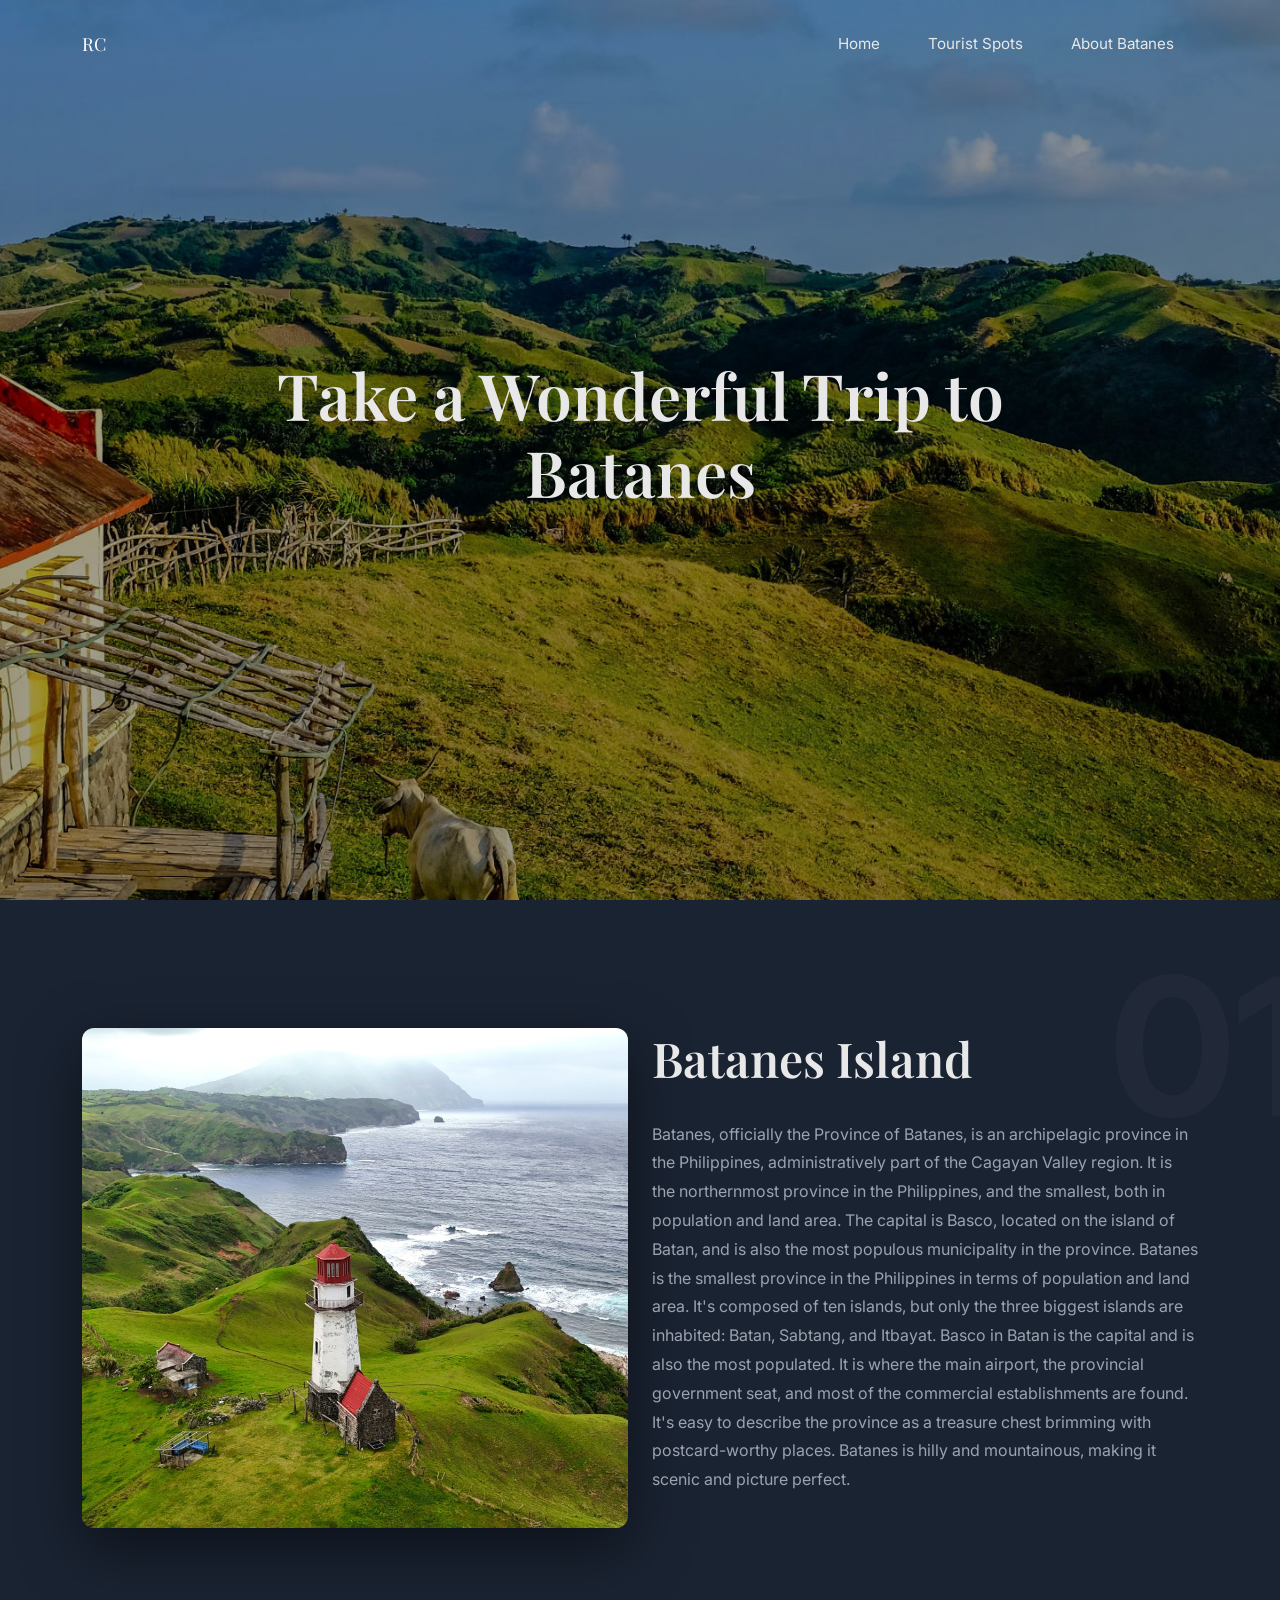
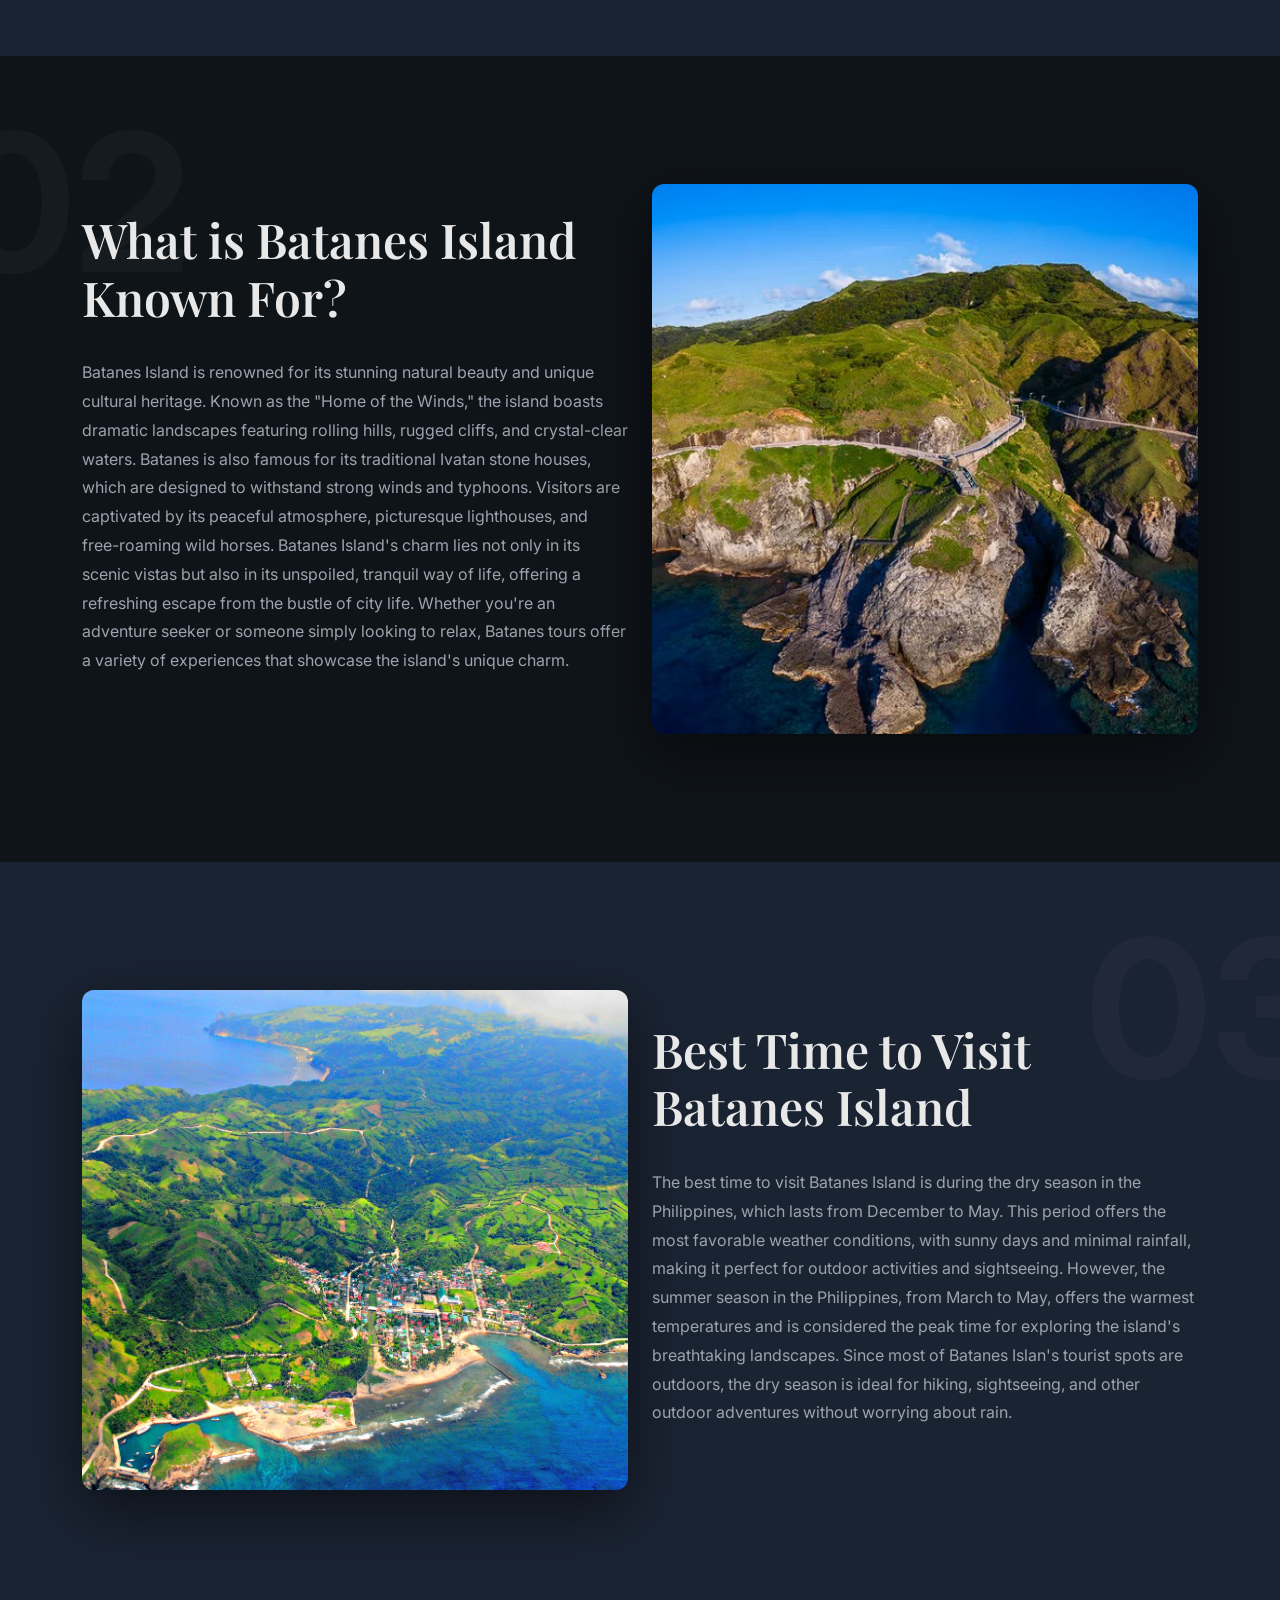
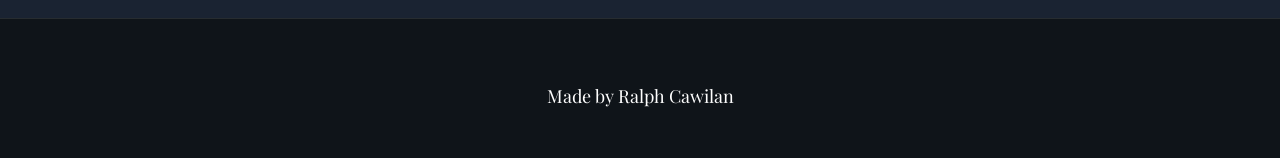
==== index.html @ bc45e692 "Added HTML file and css" ====
<!doctype html>
<html lang="en">

<head>
    <meta charset="utf-8">
    <meta name="viewport" content="width=device-width, initial-scale=1">
    <title>Batanes</title>
    <link href="https://cdn.jsdelivr.net/npm/bootstrap@5.3.8/dist/css/bootstrap.min.css" rel="stylesheet"
        integrity="sha384-sRIl4kxILFvY47J16cr9ZwB07vP4J8+LH7qKQnuqkuIAvNWLzeN8tE5YBujZqJLB" crossorigin="anonymous">
    <link rel="stylesheet" href="style.css">
</head>

<body>
    <nav class="navbar navbar-expand-lg">
        <div class="container">
            <a class="navbar-brand" href="#">
                <svg width="120" height="30" viewBox="0 0 120 30">
                    <text x="0" y="20" fill="white" font-family="Playfair Display" font-size="18">RC</text>
                </svg>
            </a>
            <button class="navbar-toggler" type="button" data-bs-toggle="collapse" data-bs-target="#navbarNav">
                <span class="navbar-toggler-icon"></span>
            </button>
            <div class="collapse navbar-collapse justify-content-end" id="navbarNav">
                <ul class="navbar-nav">
                    <li class="nav-item"><a class="nav-link" href="#home">Home</a></li>
                    <li class="nav-item"><a class="nav-link" href="#tourist-spots">Tourist Spots</a></li>
                    <li class="nav-item"><a class="nav-link" href="#about">About Batanes</a></li>
                </ul>
            </div>
        </div>
    </nav>

    <section class="hero-section" id="home">
        <div class="hero-content">
            <h1 class="hero-title">Take a Wonderful Trip to Batanes</h1>
        </div>
    </section>

    <section class="content-section" id="about">
        <div class="container">
            <div class="row align-items-center">
                <div class="col-lg-6 order-lg-2">
                    <div class="section-number" style="top: 50px; right: -30px;">01</div>
                    <h2 class="section-title">Batanes Island</h2>
                    <p class="section-text">
                        Batanes, officially the Province of Batanes, is an archipelagic province in the Philippines,
                        administratively part of the Cagayan Valley region. It is the northernmost province in the
                        Philippines, and the smallest, both in population and land area. The capital is Basco, located
                        on the island of Batan, and is also the most populous municipality in the province.

                        Batanes is the smallest province in the Philippines in terms of population and land area. It's
                        composed of ten islands, but only the three biggest islands are inhabited: Batan, Sabtang, and
                        Itbayat. Basco in Batan is the capital and is also the most populated. It is where the main
                        airport, the provincial government seat, and most of the commercial establishments are found.
                        It's easy to describe the province as a treasure chest brimming with postcard-worthy places.
                        Batanes is hilly and mountainous, making it scenic and picture perfect.
                    </p>
                </div>
                <div class="col-lg-6 order-lg-1 mb-5 mb-lg-0">
                    <div class="image-card" style="height: 500px;">
                        <img src="images/Lighthouse.jpg" alt="Lighthouse">
                    </div>
                </div>
            </div>
        </div>
    </section>

    <section class="content-section" style="background-color: var(--darker-bg);" id="tours">
        <div class="container">
            <div class="row align-items-center">
                <div class="col-lg-6">
                    <div class="section-number" style="top: 50px; left: -50px;">02</div>
                    <h2 class="section-title">What is Batanes Island Known For?</h2>
                    <p class="section-text">
                        Batanes Island is renowned for its stunning natural beauty and unique cultural heritage. Known
                        as the "Home of the Winds," the island boasts dramatic landscapes featuring rolling hills,
                        rugged cliffs, and crystal-clear waters. Batanes is also famous for its traditional Ivatan stone
                        houses, which are designed to withstand strong winds and typhoons.

                        Visitors are captivated by its peaceful atmosphere, picturesque lighthouses, and free-roaming
                        wild horses. Batanes Island's charm lies not only in its scenic vistas but also in its
                        unspoiled, tranquil way of life, offering a refreshing escape from the bustle of city life.

                        Whether you're an adventure seeker or someone simply looking to relax, Batanes tours offer a
                        variety of experiences that showcase the island's unique charm.
                    </p>
                </div>
                <div class="col-lg-6 mb-5 mb-lg-0">
                    <div class="image-card" style="height: 550px;">
                        <img src="images/Batanes.jpg" alt="Batanes">
                    </div>
                </div>
            </div>
        </div>
    </section>

    <section class="content-section" id="blog">
        <div class="container">
            <div class="row align-items-center">
                <div class="col-lg-6 order-lg-2">
                    <div class="section-number" style="top: 50px; right: -50px;">03</div>
                    <h2 class="section-title">Best Time to Visit Batanes Island</h2>
                    <p class="section-text">
                        The best time to visit Batanes Island is during the dry season in the Philippines, which lasts
                        from December to May. This period offers the most favorable weather conditions, with sunny days
                        and minimal rainfall, making it perfect for outdoor activities and sightseeing.

                        However, the summer season in the Philippines, from March to May, offers the warmest
                        temperatures and is considered the peak time for exploring the island's breathtaking landscapes.

                        Since most of Batanes Islan's tourist spots are outdoors, the dry season is ideal for hiking,
                        sightseeing, and other outdoor adventures without worrying about rain.
                    </p>
                </div>
                <div class="col-lg-6 order-lg-1 mb-5 mb-lg-0">
                    <div class="image-card" style="height: 500px;">
                        <img src="images/BatanesIsland.jpg" alt="BatanesIsland">
                    </div>
                </div>
            </div>
        </div>
    </section>

    <footer class="footer">
        <div class="container">
            <p class="footer-credit">Made by Ralph Cawilan</p>
        </div>
    </footer>

    <script src="https://cdn.jsdelivr.net/npm/bootstrap@5.3.8/dist/js/bootstrap.bundle.min.js"
        integrity="sha384-FKyoEForCGlyvwx9Hj09JcYn3nv7wiPVlz7YYwJrWVcXK/BmnVDxM+D2scQbITxI"
        crossorigin="anonymous"></script>
</body>

</html>
---- style.css ----
@import url('https://fonts.googleapis.com/css2?family=Playfair+Display:wght@400;600;700&family=Inter:wght@300;400;500&display=swap');

:root {
  --dark-bg: #1a2332;
  --darker-bg: #0f1419;
  --accent-gold: #d4af37;
  --text-light: #e8e8e8;
  --text-muted: #9ca3af;
}

* {
  margin: 0;
  padding: 0;
  box-sizing: border-box;
}

body {
  font-family: 'Inter', sans-serif;
  background-color: var(--darker-bg);
  color: var(--text-light);
  overflow-x: hidden;
}

h1, h2, h3, h4 {
  font-family: 'Playfair Display', serif;
}

.navbar {
  padding: 1.5rem 0;
  background-color: transparent;
  position: absolute;
  width: 100%;
  z-index: 1000;
}

.navbar-brand img {
  height: 40px;
  filter: brightness(0) invert(1);
}

.navbar-nav .nav-link {
  color: var(--text-light) !important;
  margin: 0 1rem;
  font-size: 0.95rem;
  transition: color 0.3s;
}

.navbar-nav .nav-link:hover {
  color: var(--accent-gold) !important;
}

.hero-section {
  position: relative;
  height: 100vh;
  background: linear-gradient(rgba(0,0,0,0.3), rgba(0,0,0,0.4)), 
              url('images/hero-bg.jpg') center/cover;
  display: flex;
  align-items: center;
  justify-content: center;
}

.hero-content {
  text-align: center;
  max-width: 800px;
  padding: 0 2rem;
}

.hero-title {
  font-size: 4rem;
  font-weight: 600;
  line-height: 1.2;
  margin-bottom: 2rem;
}

.content-section {
  padding: 8rem 0;
  background-color: var(--dark-bg);
  position: relative;
}

.section-number {
  font-size: 12rem;
  font-weight: 700;
  color: rgba(255,255,255,0.03);
  position: absolute;
  line-height: 1;
  z-index: 1;
}

.section-title {
  font-size: 3rem;
  font-weight: 600;
  margin-bottom: 2rem;
  position: relative;
  z-index: 2;
}

.section-text {
  color: var(--text-muted);
  line-height: 1.8;
  margin-bottom: 2rem;
}

.image-card {
  border-radius: 12px;
  overflow: hidden;
  box-shadow: 0 20px 60px rgba(0,0,0,0.5);
  transition: transform 0.3s;
}

.image-card:hover {
  transform: translateY(-10px);
}

.image-card img {
  width: 100%;
  height: 100%;
  object-fit: cover;
}

.footer {
  background-color: var(--darker-bg);
  padding: 4rem 0 2rem;
  border-top: 1px solid rgba(255,255,255,0.1);
  text-align: center;
}

.footer-credit {
  font-family: 'Playfair Display', serif;
  font-size: 18px;
  color: white;
  margin-bottom: 1rem;
}

@media (max-width: 768px) {
  .hero-title {
    font-size: 2.5rem;
  }
  
  .section-title {
    font-size: 2rem;
  }
  
  .section-number {
    font-size: 6rem;
  }
}
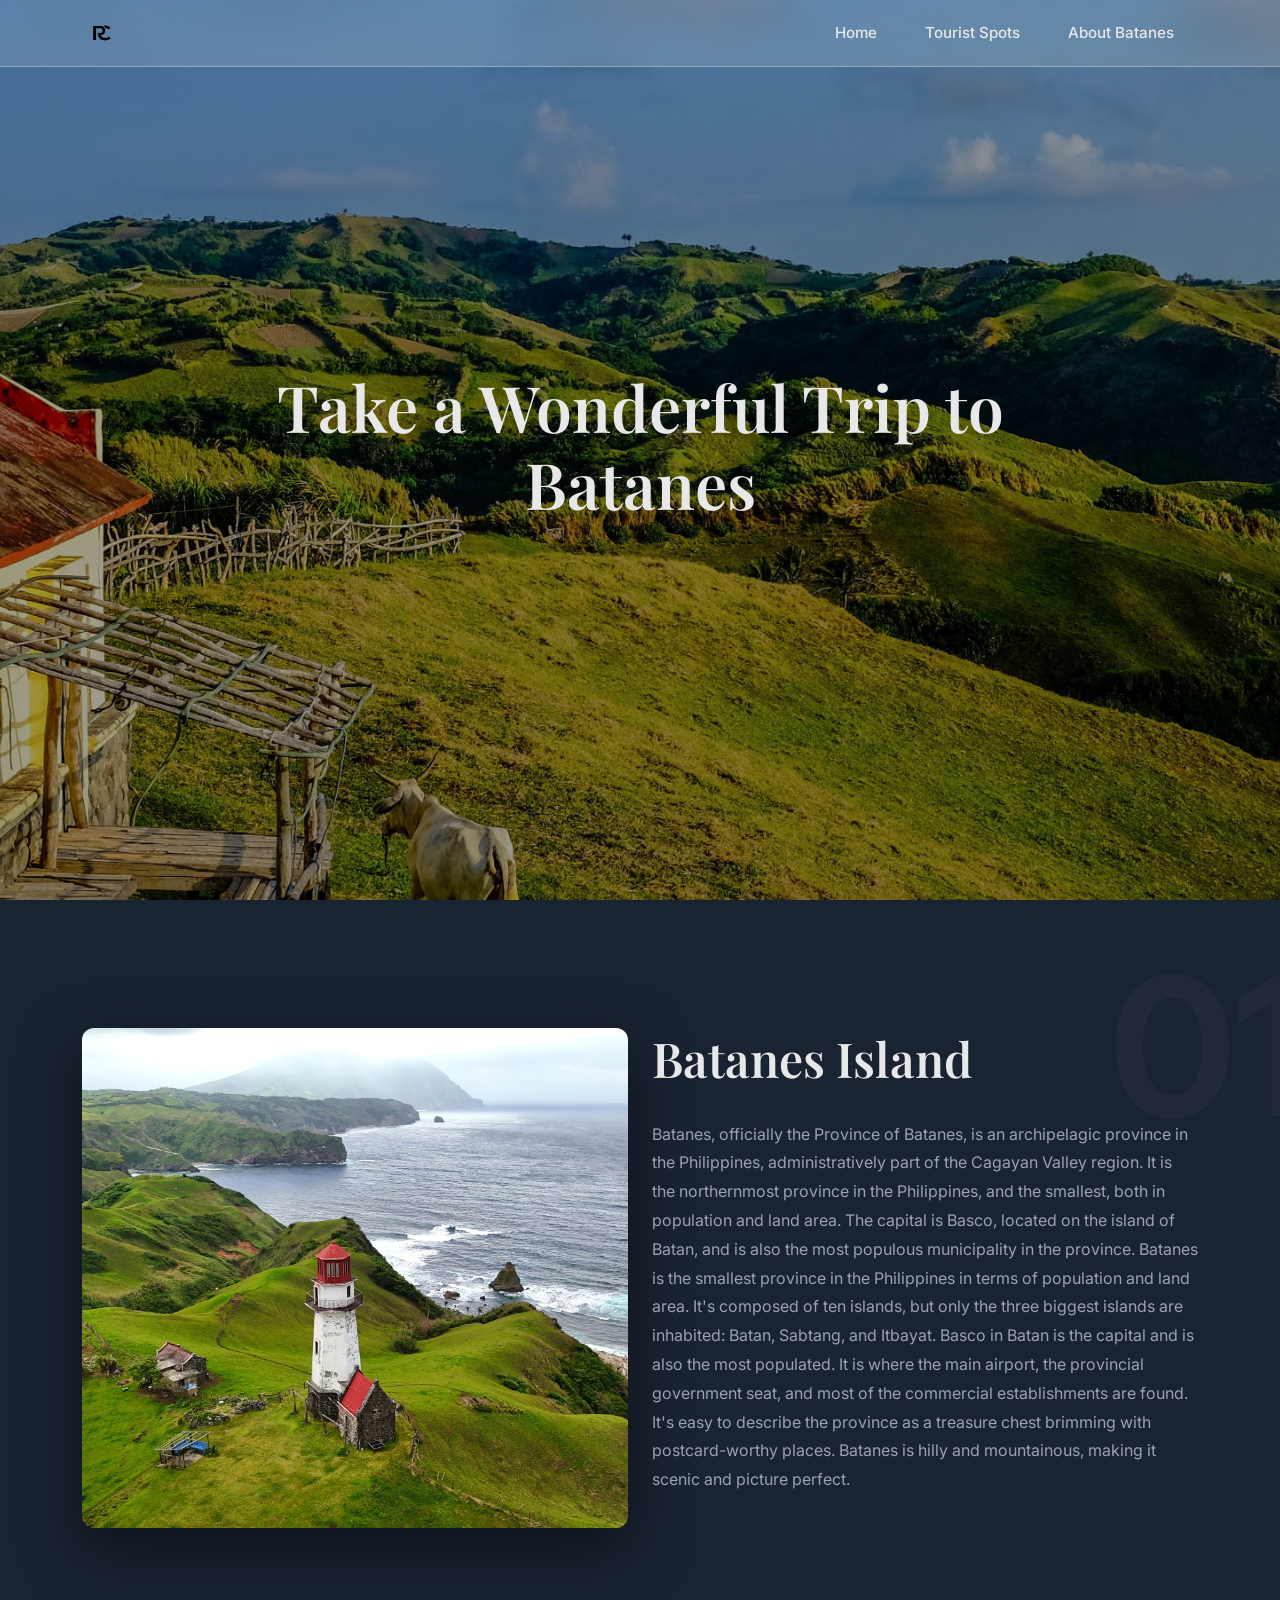
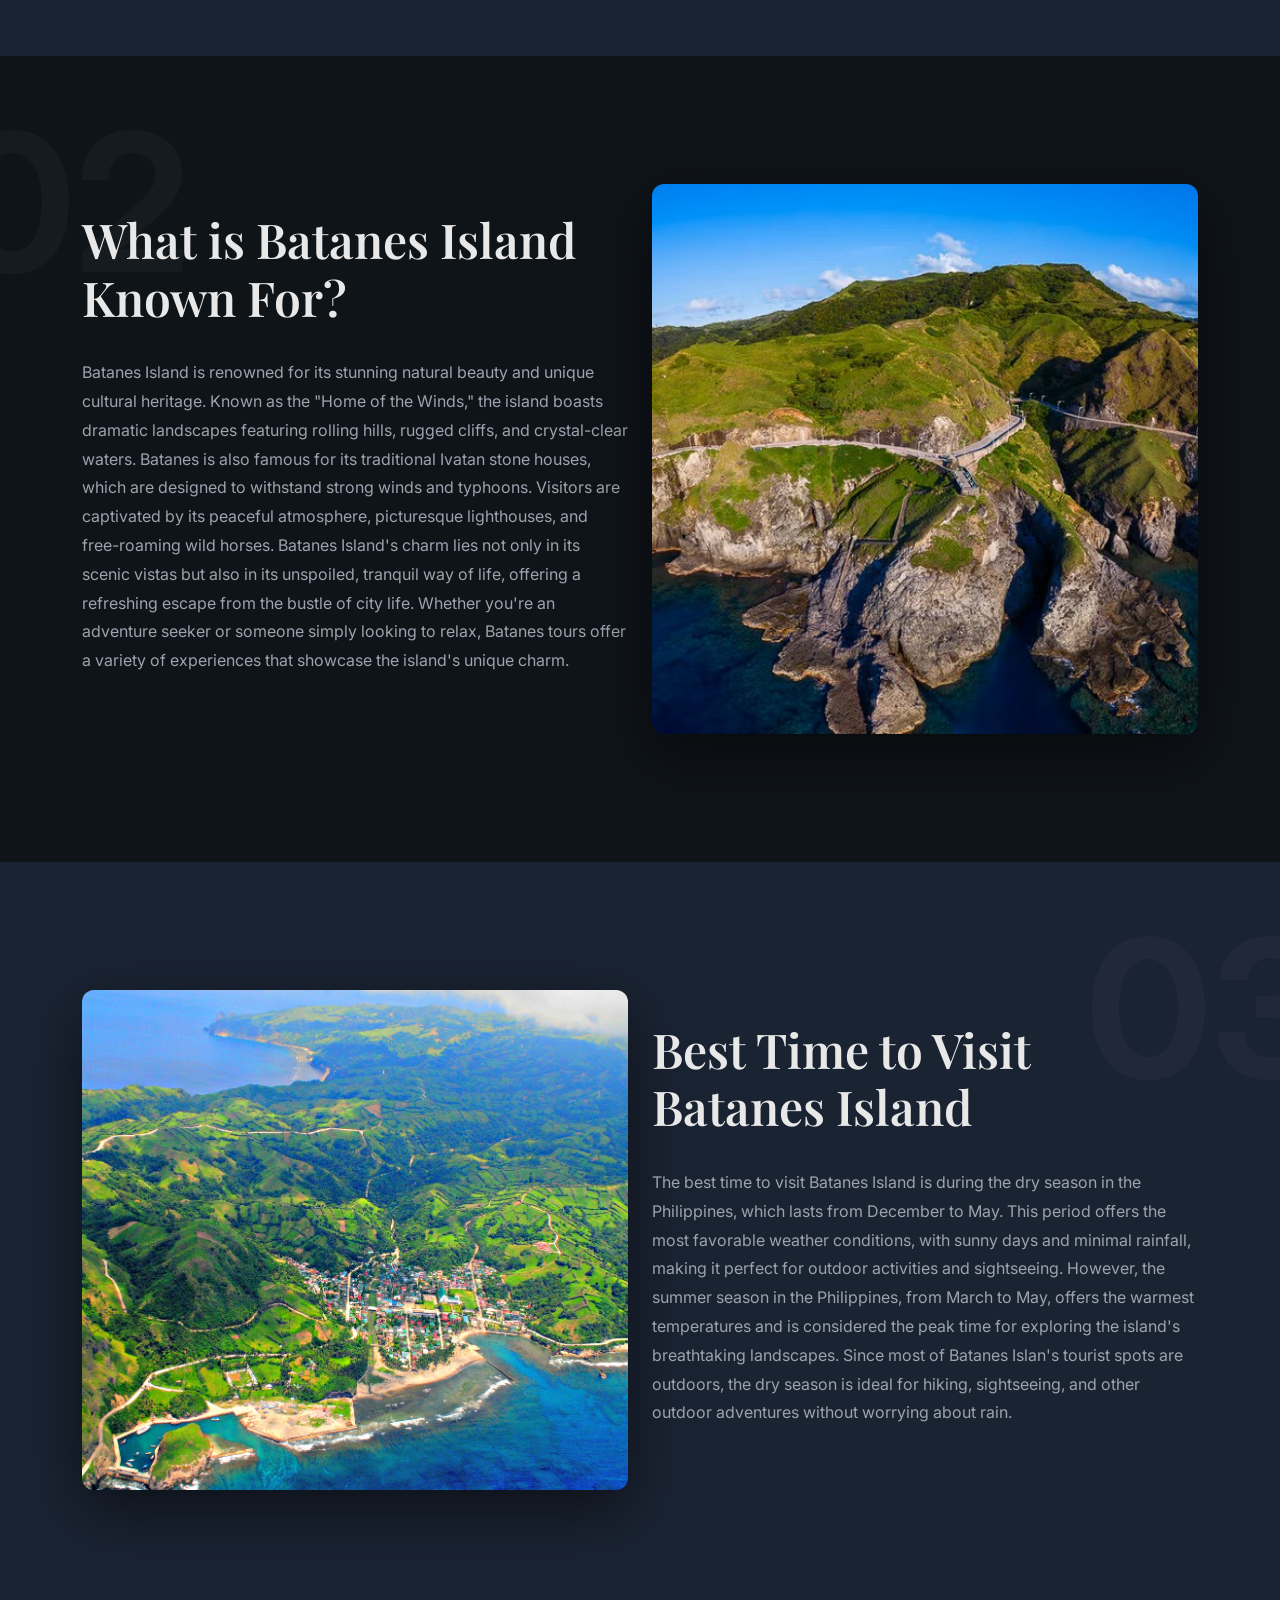
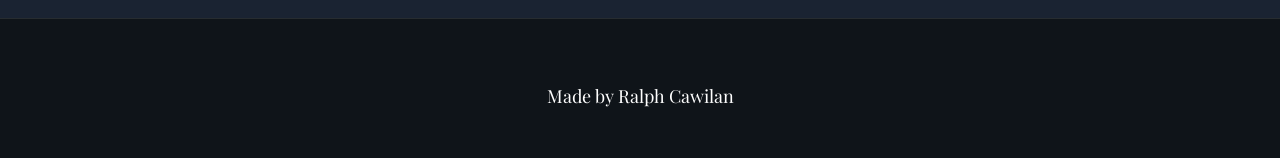
==== commit f73cc739: "Modify navbar" ====
--- a/index.html
+++ b/index.html
@@ -11,12 +11,10 @@
 </head>
 
 <body>
-    <nav class="navbar navbar-expand-lg">
+      <nav class="navbar navbar-expand-lg bg-body-tertiary fixed-top custom-navbar">
         <div class="container">
-            <a class="navbar-brand" href="#">
-                <svg width="120" height="30" viewBox="0 0 120 30">
-                    <text x="0" y="20" fill="white" font-family="Playfair Display" font-size="18">RC</text>
-                </svg>
+            <a class="navbar-brand" href="index.html#home">
+                <img src="images/Logo.png" alt="RC Logo" width="40" height="40">
             </a>
             <button class="navbar-toggler" type="button" data-bs-toggle="collapse" data-bs-target="#navbarNav">
                 <span class="navbar-toggler-icon"></span>
--- a/style.css
+++ b/style.css
@@ -25,17 +25,11 @@
   font-family: 'Playfair Display', serif;
 }
 
-.navbar {
-  padding: 1.5rem 0;
-  background-color: transparent;
-  position: absolute;
-  width: 100%;
-  z-index: 1000;
-}
-
-.navbar-brand img {
-  height: 40px;
-  filter: brightness(0) invert(1);
+.custom-navbar {
+  background: rgba(255, 255, 255, 0.15) !important;
+  backdrop-filter: blur(15px);
+  -webkit-backdrop-filter: blur(15px);
+  border-bottom: 1px solid rgba(255, 255, 255, 0.3);
 }
 
 .navbar-nav .nav-link {
@@ -43,6 +37,7 @@
   margin: 0 1rem;
   font-size: 0.95rem;
   transition: color 0.3s;
+  font-weight: 500;
 }
 
 .navbar-nav .nav-link:hover {
@@ -50,26 +45,20 @@
 }
 
 .hero-section {
-  position: relative;
   height: 100vh;
-  background: linear-gradient(rgba(0,0,0,0.3), rgba(0,0,0,0.4)), 
-              url('images/hero-bg.jpg') center/cover;
+  background: linear-gradient(rgba(0,0,0,0.3), rgba(0,0,0,0.4)), url('images/hero-bg.jpg') center/cover;
   display: flex;
   align-items: center;
   justify-content: center;
-}
-
-.hero-content {
-  text-align: center;
-  max-width: 800px;
-  padding: 0 2rem;
 }
 
 .hero-title {
   font-size: 4rem;
   font-weight: 600;
   line-height: 1.2;
-  margin-bottom: 2rem;
+  text-align: center;
+  max-width: 800px;
+  padding: 0 2rem;
 }
 
 .content-section {
@@ -133,15 +122,7 @@
 }
 
 @media (max-width: 768px) {
-  .hero-title {
-    font-size: 2.5rem;
-  }
-  
-  .section-title {
-    font-size: 2rem;
-  }
-  
-  .section-number {
-    font-size: 6rem;
-  }
+  .hero-title { font-size: 2.5rem; }
+  .section-title { font-size: 2rem; }
+  .section-number { font-size: 6rem; }
 }
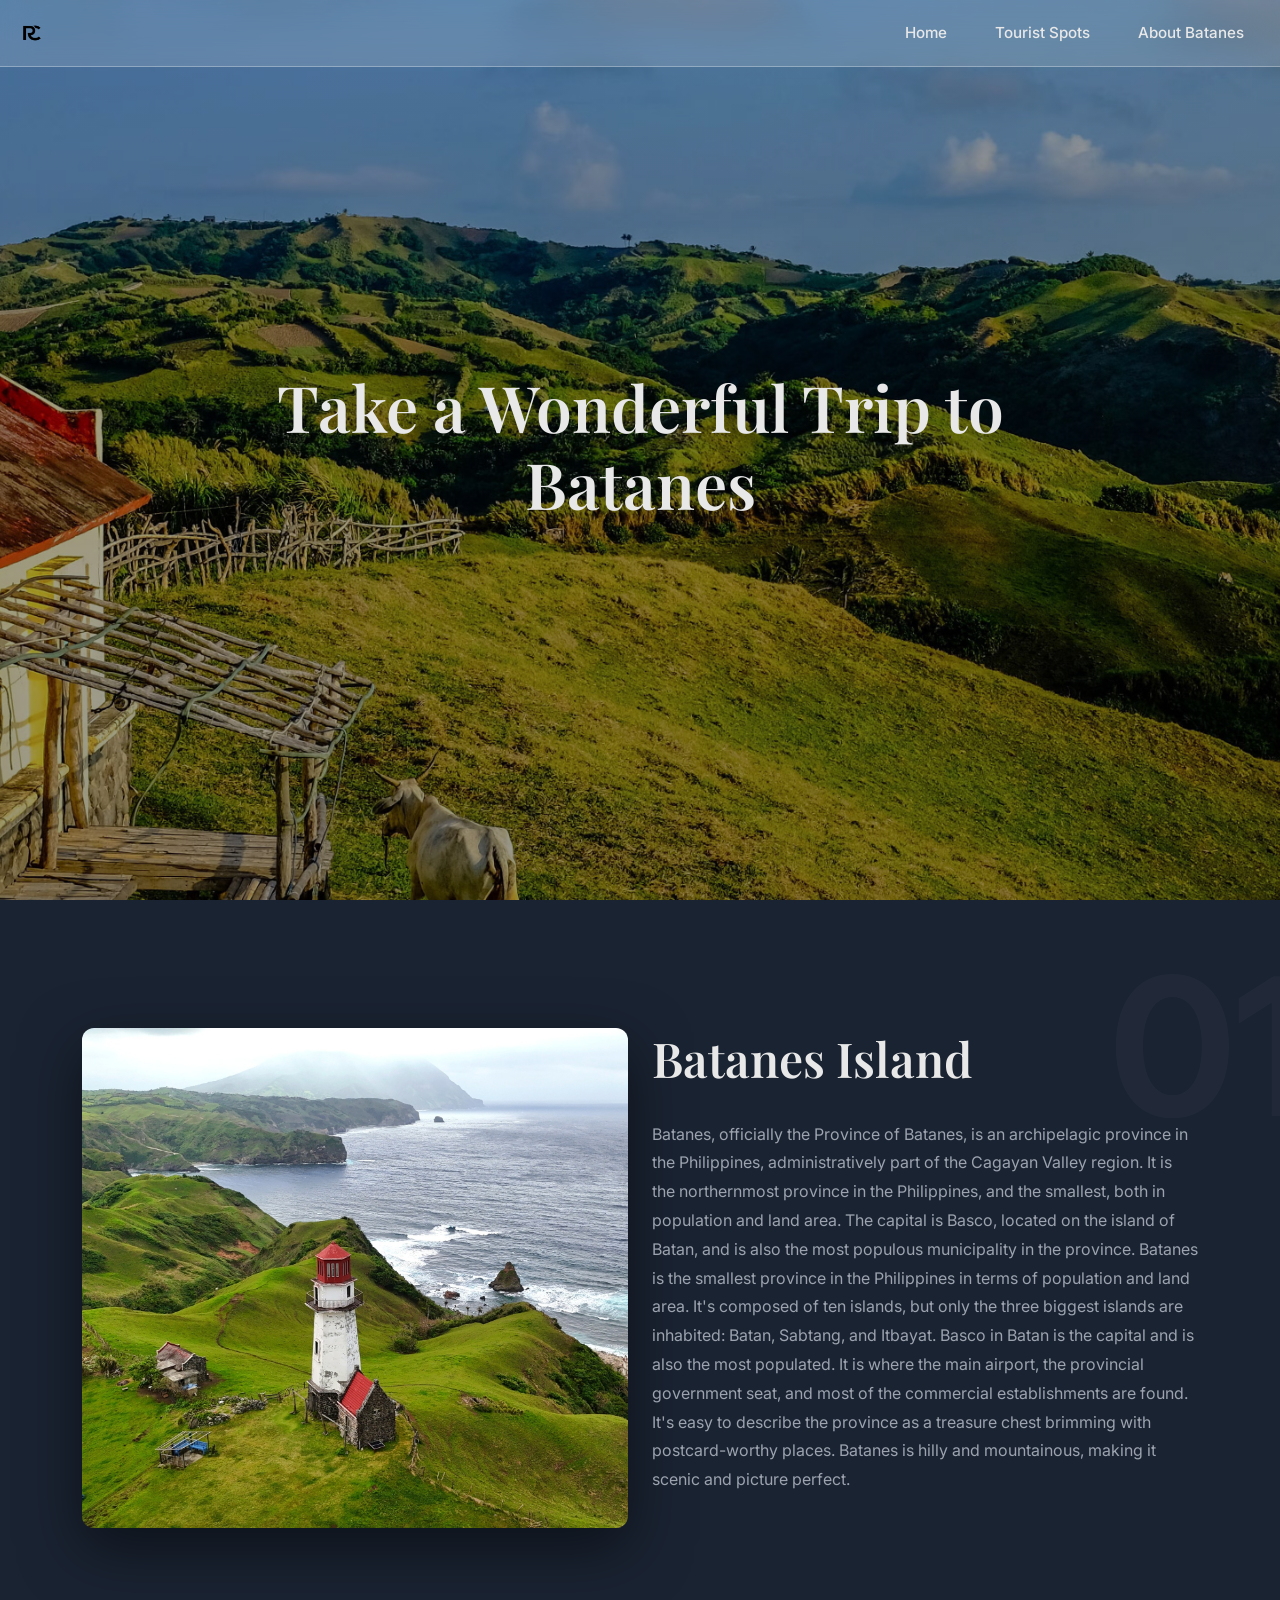
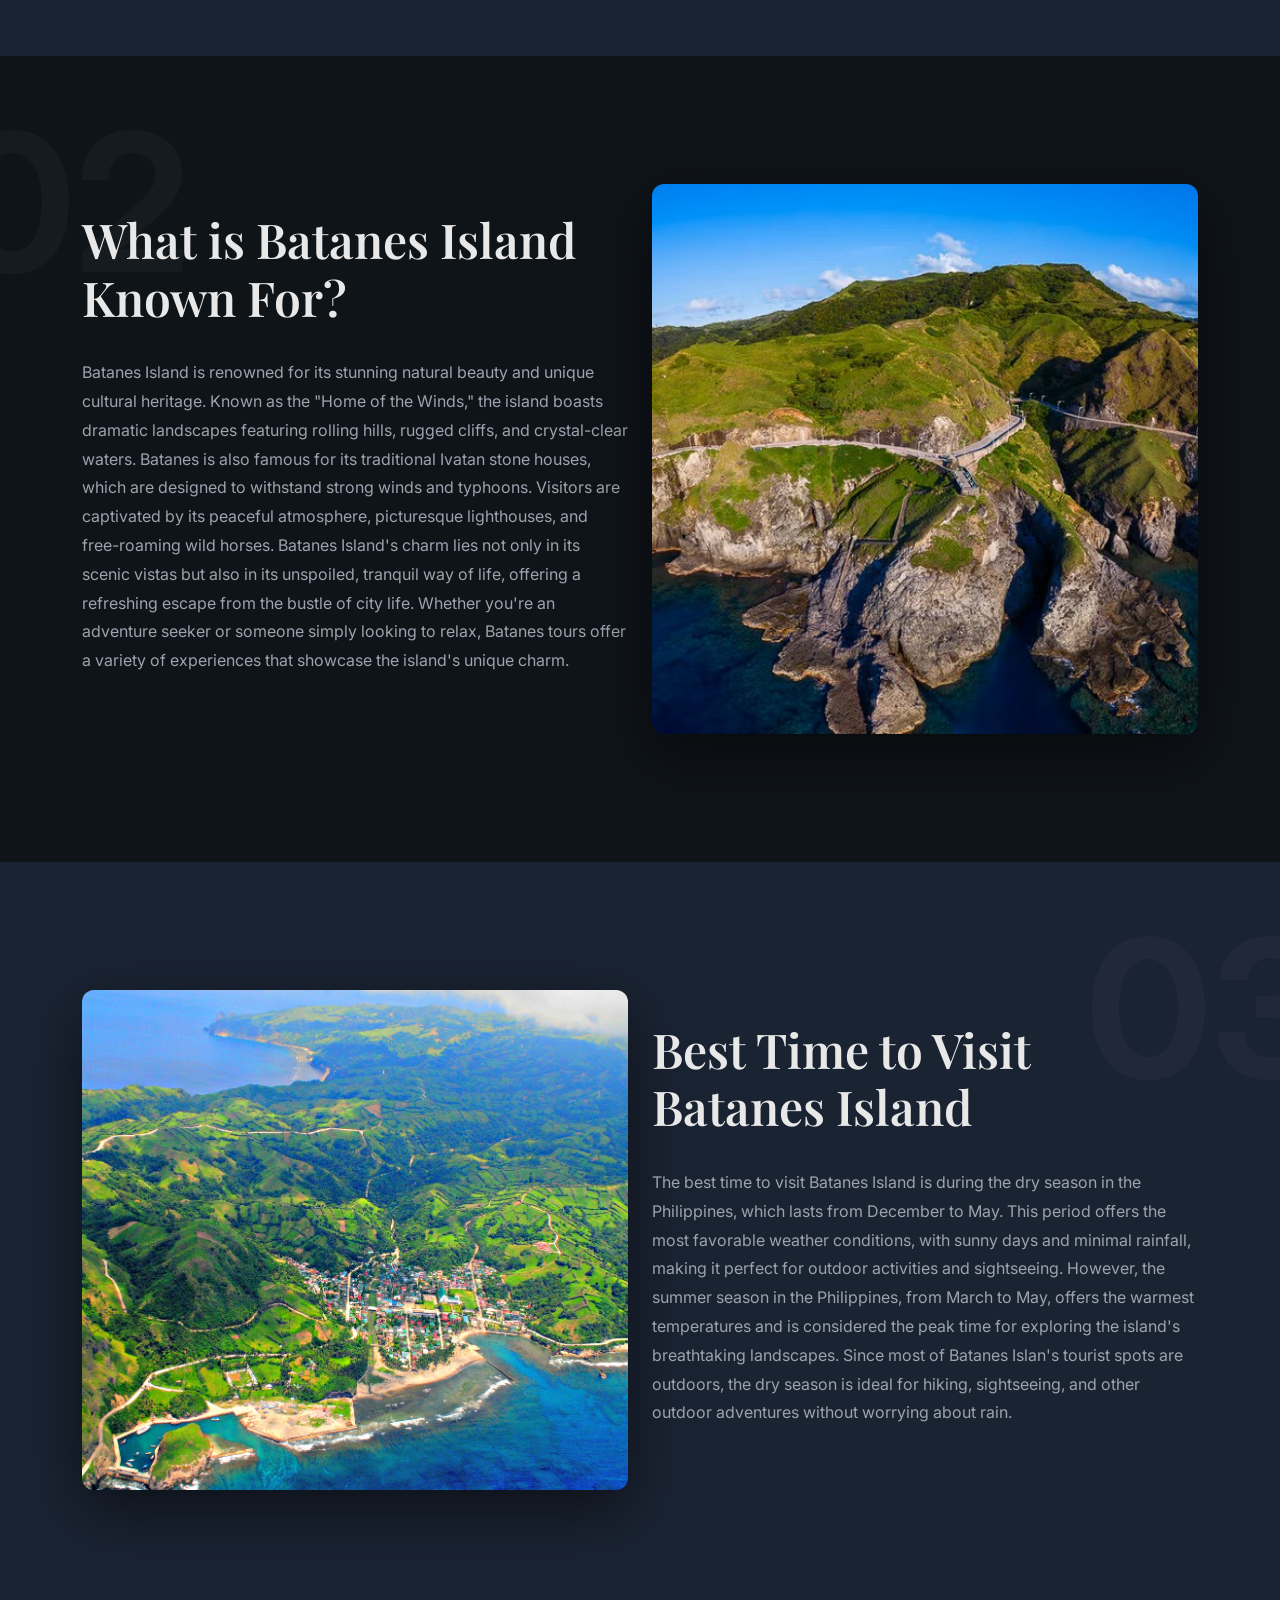
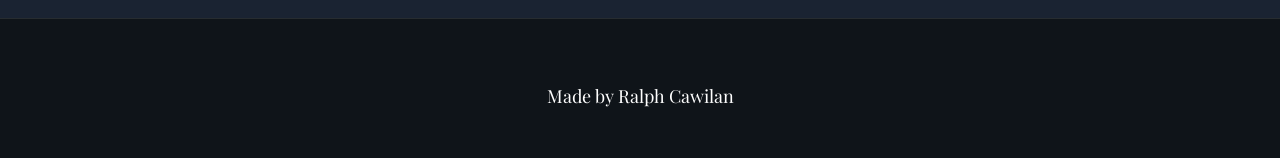
==== commit 7a49a03d: "Edit navbar and update card" ====
--- a/index.html
+++ b/index.html
@@ -11,8 +11,8 @@
 </head>
 
 <body>
-      <nav class="navbar navbar-expand-lg bg-body-tertiary fixed-top custom-navbar">
-        <div class="container">
+    <nav class="navbar navbar-expand-lg fixed-top custom-navbar">
+        <div class="container-fluid">
             <a class="navbar-brand" href="index.html#home">
                 <img src="images/Logo.png" alt="RC Logo" width="40" height="40">
             </a>
@@ -22,7 +22,7 @@
             <div class="collapse navbar-collapse justify-content-end" id="navbarNav">
                 <ul class="navbar-nav">
                     <li class="nav-item"><a class="nav-link" href="#home">Home</a></li>
-                    <li class="nav-item"><a class="nav-link" href="#tourist-spots">Tourist Spots</a></li>
+                    <li class="nav-item"><a class="nav-link" href="index2.html">Tourist Spots</a></li>
                     <li class="nav-item"><a class="nav-link" href="#about">About Batanes</a></li>
                 </ul>
             </div>
@@ -35,13 +35,16 @@
         </div>
     </section>
 
-    <section class="content-section" id="about">
+    <section class="content-section" id="about"
+        style="padding: 8rem 0; background-color: var(--dark-bg); position: relative;">
         <div class="container">
             <div class="row align-items-center">
                 <div class="col-lg-6 order-lg-2">
                     <div class="section-number" style="top: 50px; right: -30px;">01</div>
-                    <h2 class="section-title">Batanes Island</h2>
-                    <p class="section-text">
+                    <h2 class="section-title"
+                        style="font-size: 3rem; font-weight: 600; margin-bottom: 2rem; position: relative; z-index: 2;">
+                        Batanes Island</h2>
+                    <p class="section-text" style="color: var(--text-muted); line-height: 1.8; margin-bottom: 2rem;">
                         Batanes, officially the Province of Batanes, is an archipelagic province in the Philippines,
                         administratively part of the Cagayan Valley region. It is the northernmost province in the
                         Philippines, and the smallest, both in population and land area. The capital is Basco, located
@@ -56,7 +59,8 @@
                     </p>
                 </div>
                 <div class="col-lg-6 order-lg-1 mb-5 mb-lg-0">
-                    <div class="image-card" style="height: 500px;">
+                    <div class="image-card"
+                        style="height: 500px; border-radius: 12px; overflow: hidden; box-shadow: 0 20px 60px rgba(0,0,0,0.5); transition: transform 0.3s;">
                         <img src="images/Lighthouse.jpg" alt="Lighthouse">
                     </div>
                 </div>
@@ -64,13 +68,16 @@
         </div>
     </section>
 
-    <section class="content-section" style="background-color: var(--darker-bg);" id="tours">
+    <section class="content-section" style="background-color: var(--darker-bg); padding: 8rem 0; position: relative;"
+        id="tours">
         <div class="container">
             <div class="row align-items-center">
                 <div class="col-lg-6">
                     <div class="section-number" style="top: 50px; left: -50px;">02</div>
-                    <h2 class="section-title">What is Batanes Island Known For?</h2>
-                    <p class="section-text">
+                    <h2 class="section-title"
+                        style="font-size: 3rem; font-weight: 600; margin-bottom: 2rem; position: relative; z-index: 2;">
+                        What is Batanes Island Known For?</h2>
+                    <p class="section-text" style="color: var(--text-muted); line-height: 1.8; margin-bottom: 2rem;">
                         Batanes Island is renowned for its stunning natural beauty and unique cultural heritage. Known
                         as the "Home of the Winds," the island boasts dramatic landscapes featuring rolling hills,
                         rugged cliffs, and crystal-clear waters. Batanes is also famous for its traditional Ivatan stone
@@ -85,7 +92,8 @@
                     </p>
                 </div>
                 <div class="col-lg-6 mb-5 mb-lg-0">
-                    <div class="image-card" style="height: 550px;">
+                    <div class="image-card"
+                        style="height: 550px; border-radius: 12px; overflow: hidden; box-shadow: 0 20px 60px rgba(0,0,0,0.5); transition: transform 0.3s;">
                         <img src="images/Batanes.jpg" alt="Batanes">
                     </div>
                 </div>
@@ -93,13 +101,16 @@
         </div>
     </section>
 
-    <section class="content-section" id="blog">
+    <section class="content-section" id="blog"
+        style="padding: 8rem 0; background-color: var(--dark-bg); position: relative;">
         <div class="container">
             <div class="row align-items-center">
                 <div class="col-lg-6 order-lg-2">
                     <div class="section-number" style="top: 50px; right: -50px;">03</div>
-                    <h2 class="section-title">Best Time to Visit Batanes Island</h2>
-                    <p class="section-text">
+                    <h2 class="section-title"
+                        style="font-size: 3rem; font-weight: 600; margin-bottom: 2rem; position: relative; z-index: 2;">
+                        Best Time to Visit Batanes Island</h2>
+                    <p class="section-text" style="color: var(--text-muted); line-height: 1.8; margin-bottom: 2rem;">
                         The best time to visit Batanes Island is during the dry season in the Philippines, which lasts
                         from December to May. This period offers the most favorable weather conditions, with sunny days
                         and minimal rainfall, making it perfect for outdoor activities and sightseeing.
@@ -112,7 +123,8 @@
                     </p>
                 </div>
                 <div class="col-lg-6 order-lg-1 mb-5 mb-lg-0">
-                    <div class="image-card" style="height: 500px;">
+                    <div class="image-card"
+                        style="height: 500px; border-radius: 12px; overflow: hidden; box-shadow: 0 20px 60px rgba(0,0,0,0.5); transition: transform 0.3s;">
                         <img src="images/BatanesIsland.jpg" alt="BatanesIsland">
                     </div>
                 </div>
--- a/style.css
+++ b/style.css
@@ -8,12 +8,6 @@
   --text-muted: #9ca3af;
 }
 
-* {
-  margin: 0;
-  padding: 0;
-  box-sizing: border-box;
-}
-
 body {
   font-family: 'Inter', sans-serif;
   background-color: var(--darker-bg);
@@ -21,7 +15,7 @@
   overflow-x: hidden;
 }
 
-h1, h2, h3, h4 {
+h1, h2 {
   font-family: 'Playfair Display', serif;
 }
 
@@ -61,12 +55,6 @@
   padding: 0 2rem;
 }
 
-.content-section {
-  padding: 8rem 0;
-  background-color: var(--dark-bg);
-  position: relative;
-}
-
 .section-number {
   font-size: 12rem;
   font-weight: 700;
@@ -74,31 +62,6 @@
   position: absolute;
   line-height: 1;
   z-index: 1;
-}
-
-.section-title {
-  font-size: 3rem;
-  font-weight: 600;
-  margin-bottom: 2rem;
-  position: relative;
-  z-index: 2;
-}
-
-.section-text {
-  color: var(--text-muted);
-  line-height: 1.8;
-  margin-bottom: 2rem;
-}
-
-.image-card {
-  border-radius: 12px;
-  overflow: hidden;
-  box-shadow: 0 20px 60px rgba(0,0,0,0.5);
-  transition: transform 0.3s;
-}
-
-.image-card:hover {
-  transform: translateY(-10px);
 }
 
 .image-card img {
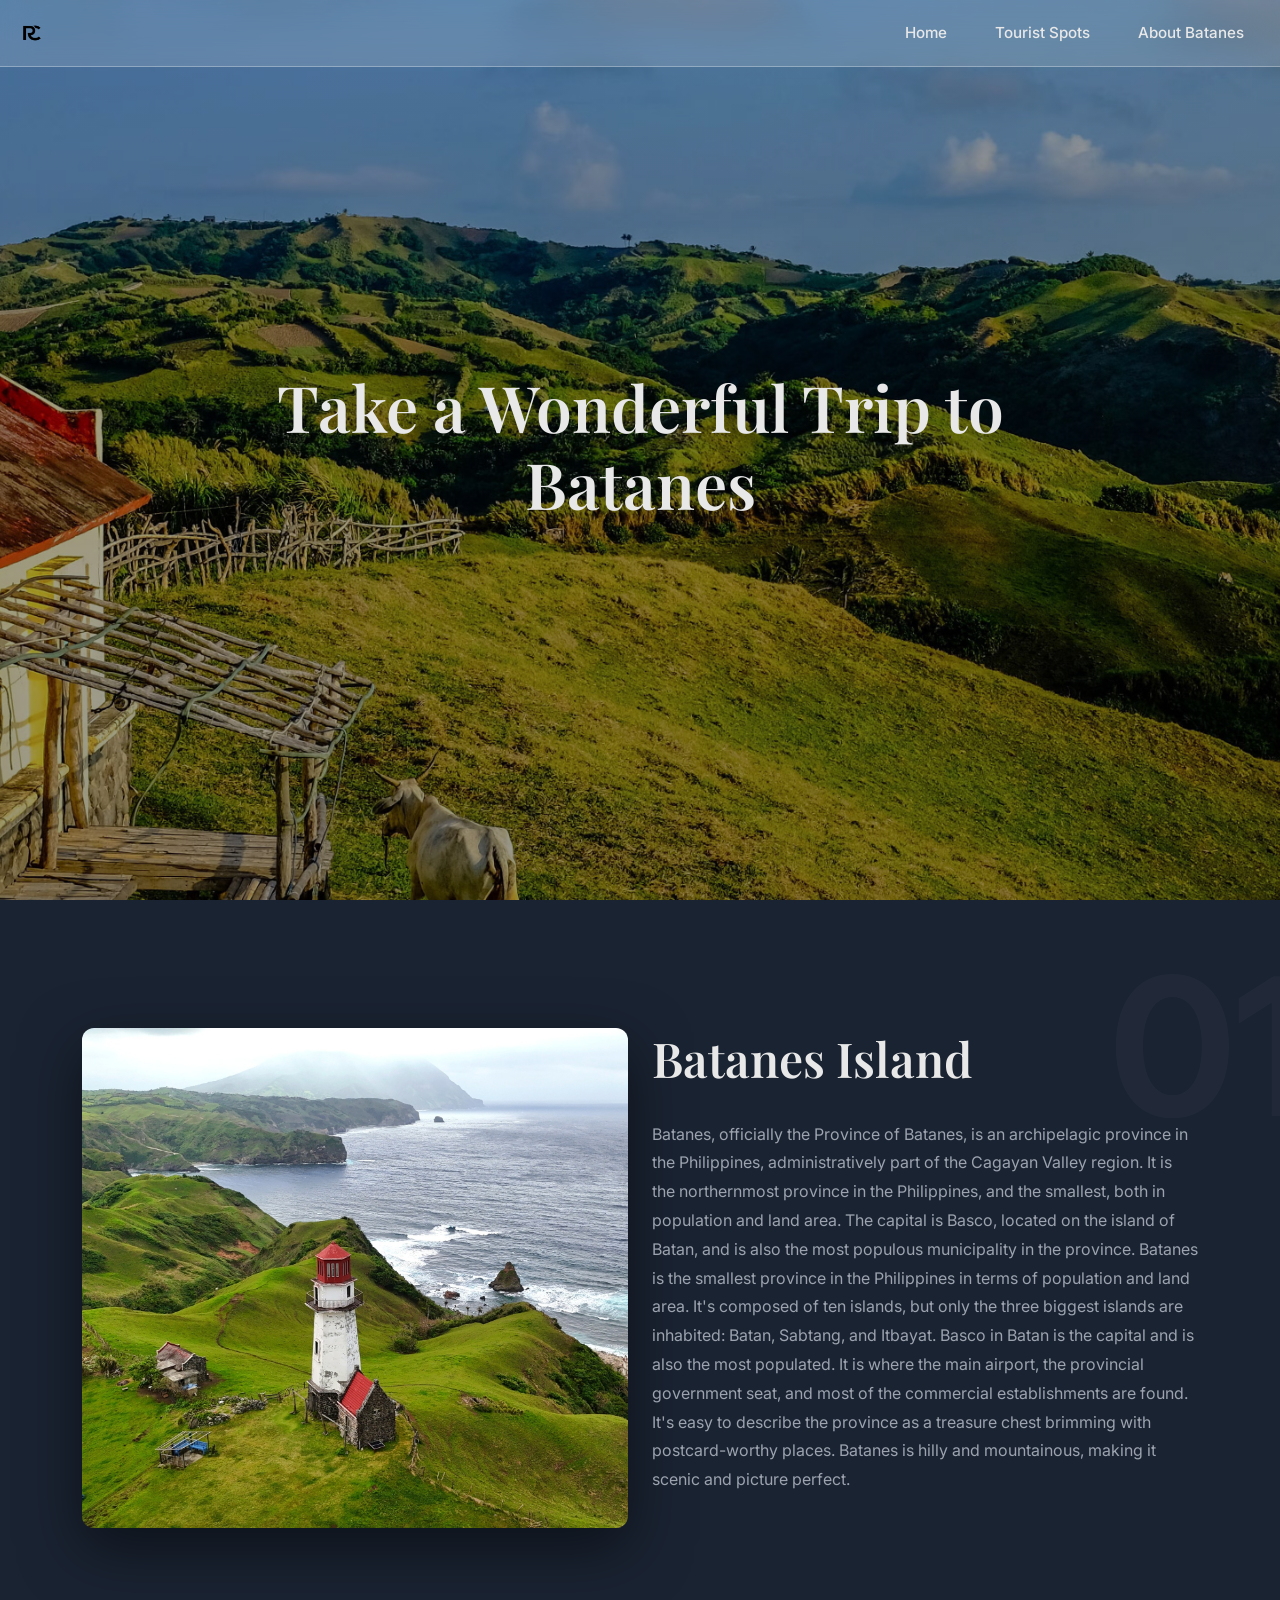
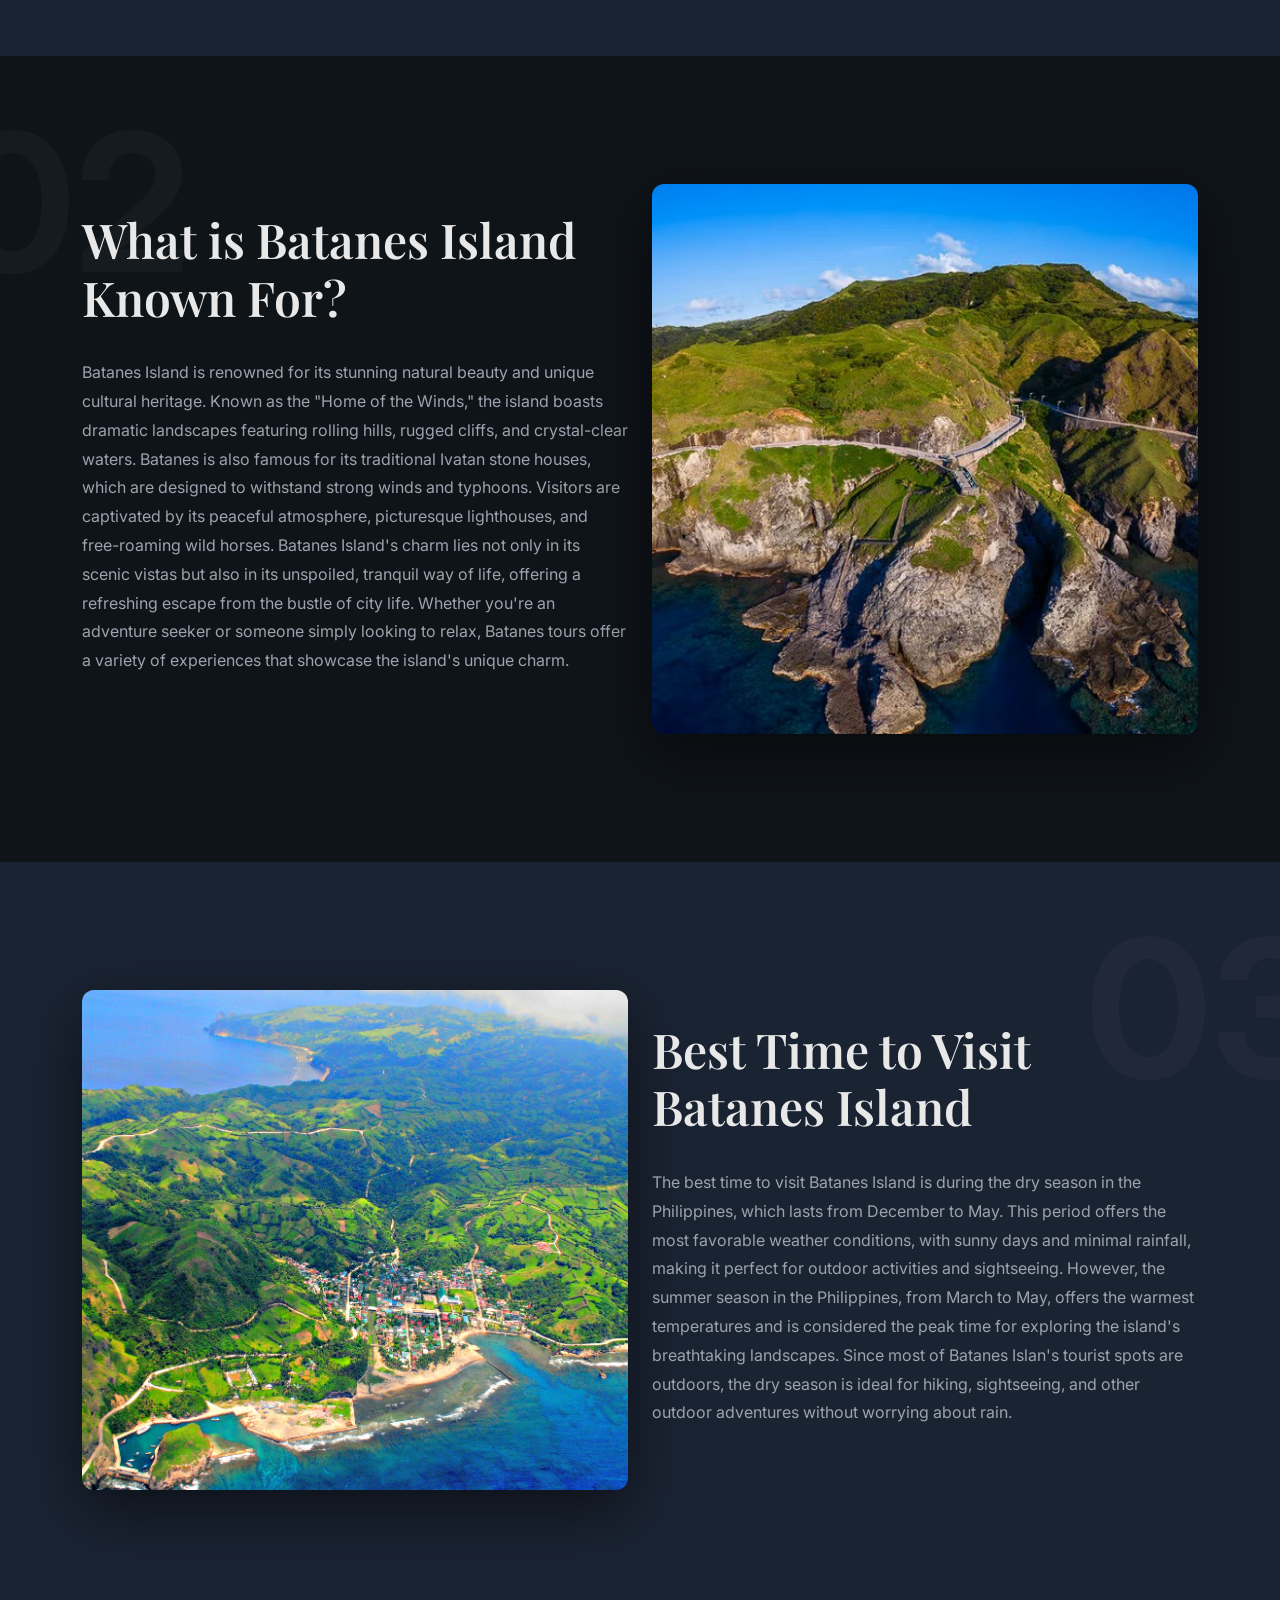
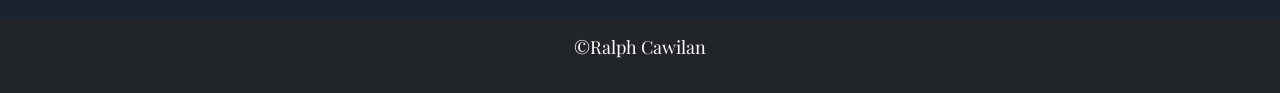
==== commit 1619cd12: "Update footer" ====
--- a/index.html
+++ b/index.html
@@ -132,9 +132,9 @@
         </div>
     </section>
 
-    <footer class="footer">
-        <div class="container">
-            <p class="footer-credit">Made by Ralph Cawilan</p>
+    <footer class="bg-dark text-center text-lg-start text-white">
+        <div class="text-center p-3">
+            <p class="footer-credit">©Ralph Cawilan</p>
         </div>
     </footer>
 
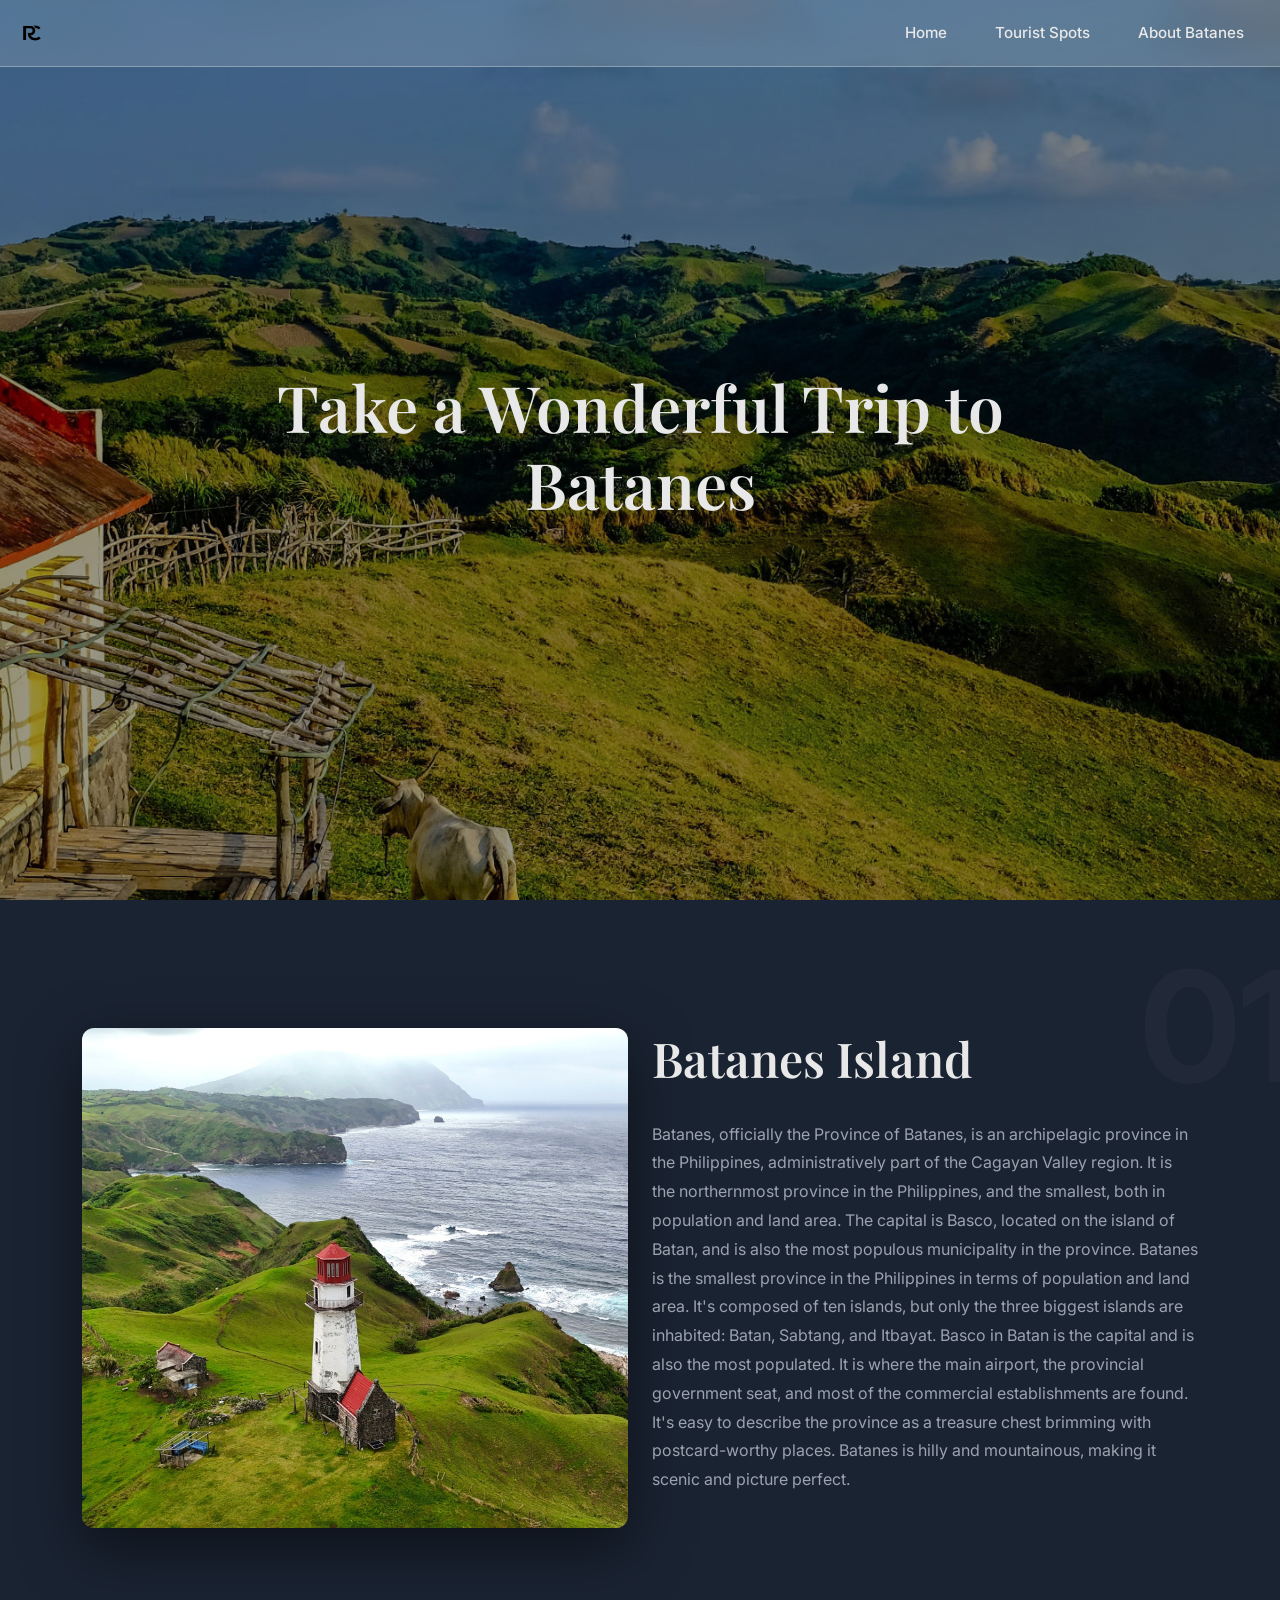
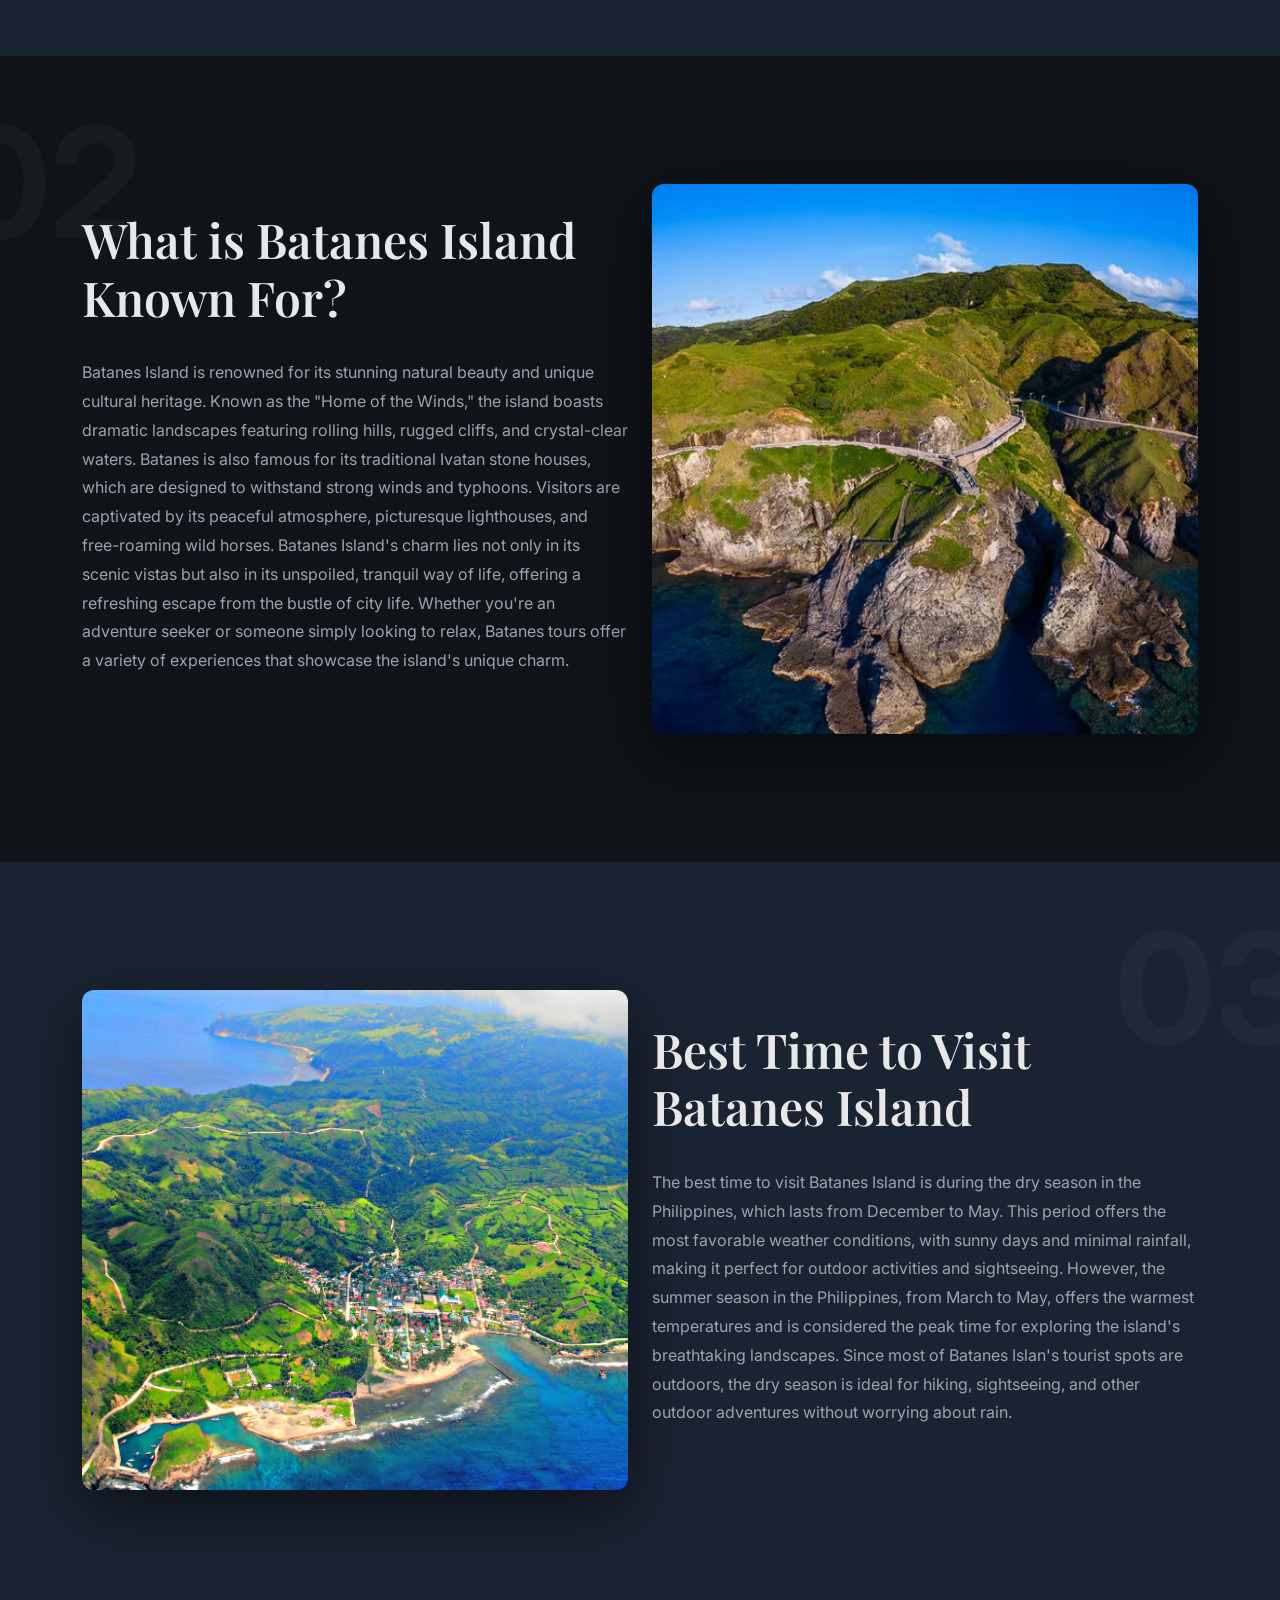
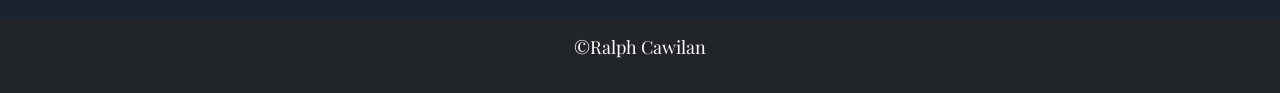
==== commit baf5a827: "Adjust number page and add overflow" ====
--- a/index.html
+++ b/index.html
@@ -40,7 +40,7 @@
         <div class="container">
             <div class="row align-items-center">
                 <div class="col-lg-6 order-lg-2">
-                    <div class="section-number" style="top: 50px; right: -30px;">01</div>
+                    <div class="section-number" style="top: 50px; right: -20px;">01</div>
                     <h2 class="section-title"
                         style="font-size: 3rem; font-weight: 600; margin-bottom: 2rem; position: relative; z-index: 2;">
                         Batanes Island</h2>
@@ -106,7 +106,7 @@
         <div class="container">
             <div class="row align-items-center">
                 <div class="col-lg-6 order-lg-2">
-                    <div class="section-number" style="top: 50px; right: -50px;">03</div>
+                    <div class="section-number" style="top: 50px; right: -30px;">03</div>
                     <h2 class="section-title"
                         style="font-size: 3rem; font-weight: 600; margin-bottom: 2rem; position: relative; z-index: 2;">
                         Best Time to Visit Batanes Island</h2>
--- a/style.css
+++ b/style.css
@@ -12,42 +12,51 @@
   font-family: 'Inter', sans-serif;
   background-color: var(--darker-bg);
   color: var(--text-light);
-  overflow-x: hidden;
-}
-
-h1, h2 {
+}
+
+h1,
+h2 {
   font-family: 'Playfair Display', serif;
 }
 
 .custom-navbar {
-  background: rgba(255, 255, 255, 0.15) !important;
+  background: rgba(255, 255, 255, 0.15);
   backdrop-filter: blur(15px);
-  -webkit-backdrop-filter: blur(15px);
   border-bottom: 1px solid rgba(255, 255, 255, 0.3);
 }
 
-.navbar-nav .nav-link {
-  color: var(--text-light) !important;
+.custom-navbar .nav-link {
+  color: var(--text-light);
   margin: 0 1rem;
   font-size: 0.95rem;
+  font-weight: 500;
   transition: color 0.3s;
-  font-weight: 500;
-}
-
-.navbar-nav .nav-link:hover {
-  color: var(--accent-gold) !important;
-}
-
-.hero-section {
-  height: 100vh;
-  background: linear-gradient(rgba(0,0,0,0.3), rgba(0,0,0,0.4)), url('images/hero-bg.jpg') center/cover;
+}
+
+.custom-navbar .nav-link:hover,
+.custom-navbar .nav-link:focus,
+.custom-navbar .nav-link.active {
+  color: var(--accent-gold);
+}
+
+.hero-section,
+.spots-hero {
+  background: linear-gradient(rgba(0, 0, 0, 0.4), rgba(0, 0, 0, 0.4)), url('images/hero-bg.jpg') center/cover;
   display: flex;
   align-items: center;
   justify-content: center;
 }
 
+.hero-section {
+  height: 100vh;
+}
+
+.spots-hero {
+  height: 60vh;
+}
+
 .hero-title {
-  font-size: 4rem;
+  font-size: clamp(2rem, 5vw, 4rem);
   font-weight: 600;
   line-height: 1.2;
   text-align: center;
@@ -55,13 +64,51 @@
   padding: 0 2rem;
 }
 
+.spots-hero h1 {
+  font-size: clamp(2rem, 5vw, 4rem);
+  font-weight: 700;
+  line-height: 1.2;
+  text-align: center;
+  max-width: 800px;
+  padding: 0 2rem;
+}
+
+.content-section {
+  position: relative;
+  padding: 8rem 0;
+  overflow: hidden;
+}
+
 .section-number {
-  font-size: 12rem;
+  font-size: clamp(4rem, 12vw, 12rem);
   font-weight: 700;
-  color: rgba(255,255,255,0.03);
+  color: rgba(255, 255, 255, 0.03);
   position: absolute;
   line-height: 1;
-  z-index: 1;
+}
+
+.section-title {
+  font-size: clamp(1.75rem, 3vw, 3rem);
+  font-weight: 600;
+  margin-bottom: 2rem;
+}
+
+.section-text {
+  color: var(--text-muted);
+  line-height: 1.8;
+  margin-bottom: 2rem;
+}
+
+.image-card {
+  height: clamp(250px, 40vw, 500px);
+  border-radius: 12px;
+  overflow: hidden;
+  box-shadow: 0 20px 60px rgba(0, 0, 0, 0.5);
+  transition: transform 0.3s;
+}
+
+.image-card:hover {
+  transform: scale(1.02);
 }
 
 .image-card img {
@@ -70,22 +117,88 @@
   object-fit: cover;
 }
 
+.page-intro {
+  padding: 5rem 0;
+  text-align: center;
+}
+
+.page-intro h2 {
+  font-size: clamp(2rem, 3vw, 2.5rem);
+  margin-bottom: 1.5rem;
+}
+
+.page-intro p {
+  color: var(--text-muted);
+  max-width: 800px;
+  margin: 0 auto;
+  line-height: 1.8;
+  font-size: clamp(1rem, 1.5vw, 1.1rem);
+  padding: 0 1rem;
+}
+
+.spot-card {
+  background-color: var(--dark-bg);
+  border-radius: 12px;
+  overflow: hidden;
+  box-shadow: 0 10px 30px rgba(0, 0, 0, 0.5);
+  transition: transform 0.3s, box-shadow 0.3s;
+  display: flex;
+  flex-direction: column;
+  height: 100%;
+}
+
+.spot-card:hover {
+  transform: translateY(-5px);
+  box-shadow: 0 20px 50px rgba(0, 0, 0, 0.7);
+}
+
+.spot-image {
+  width: 100%;
+  height: clamp(250px, 30vw, 400px);
+  object-fit: cover;
+}
+
+.spot-content {
+  padding: 2rem;
+  flex-grow: 1;
+  display: flex;
+  flex-direction: column;
+}
+
+.spot-title {
+  font-size: 1.75rem;
+  font-weight: 600;
+  margin-bottom: 1rem;
+}
+
+.spot-description {
+  color: var(--text-muted);
+  line-height: 1.8;
+  font-size: 0.95rem;
+}
+
 .footer {
-  background-color: var(--darker-bg);
   padding: 4rem 0 2rem;
-  border-top: 1px solid rgba(255,255,255,0.1);
+  border-top: 1px solid rgba(255, 255, 255, 0.1);
   text-align: center;
 }
 
 .footer-credit {
   font-family: 'Playfair Display', serif;
   font-size: 18px;
-  color: white;
   margin-bottom: 1rem;
 }
 
 @media (max-width: 768px) {
-  .hero-title { font-size: 2.5rem; }
-  .section-title { font-size: 2rem; }
-  .section-number { font-size: 6rem; }
+  .content-section {
+    padding: 4rem 0;
+  }
+
+  .section-number {
+    font-size: clamp(2rem, 8vw, 6rem);
+  }
+
+  .spot-content {
+    padding: 1.5rem;
+  }
 }
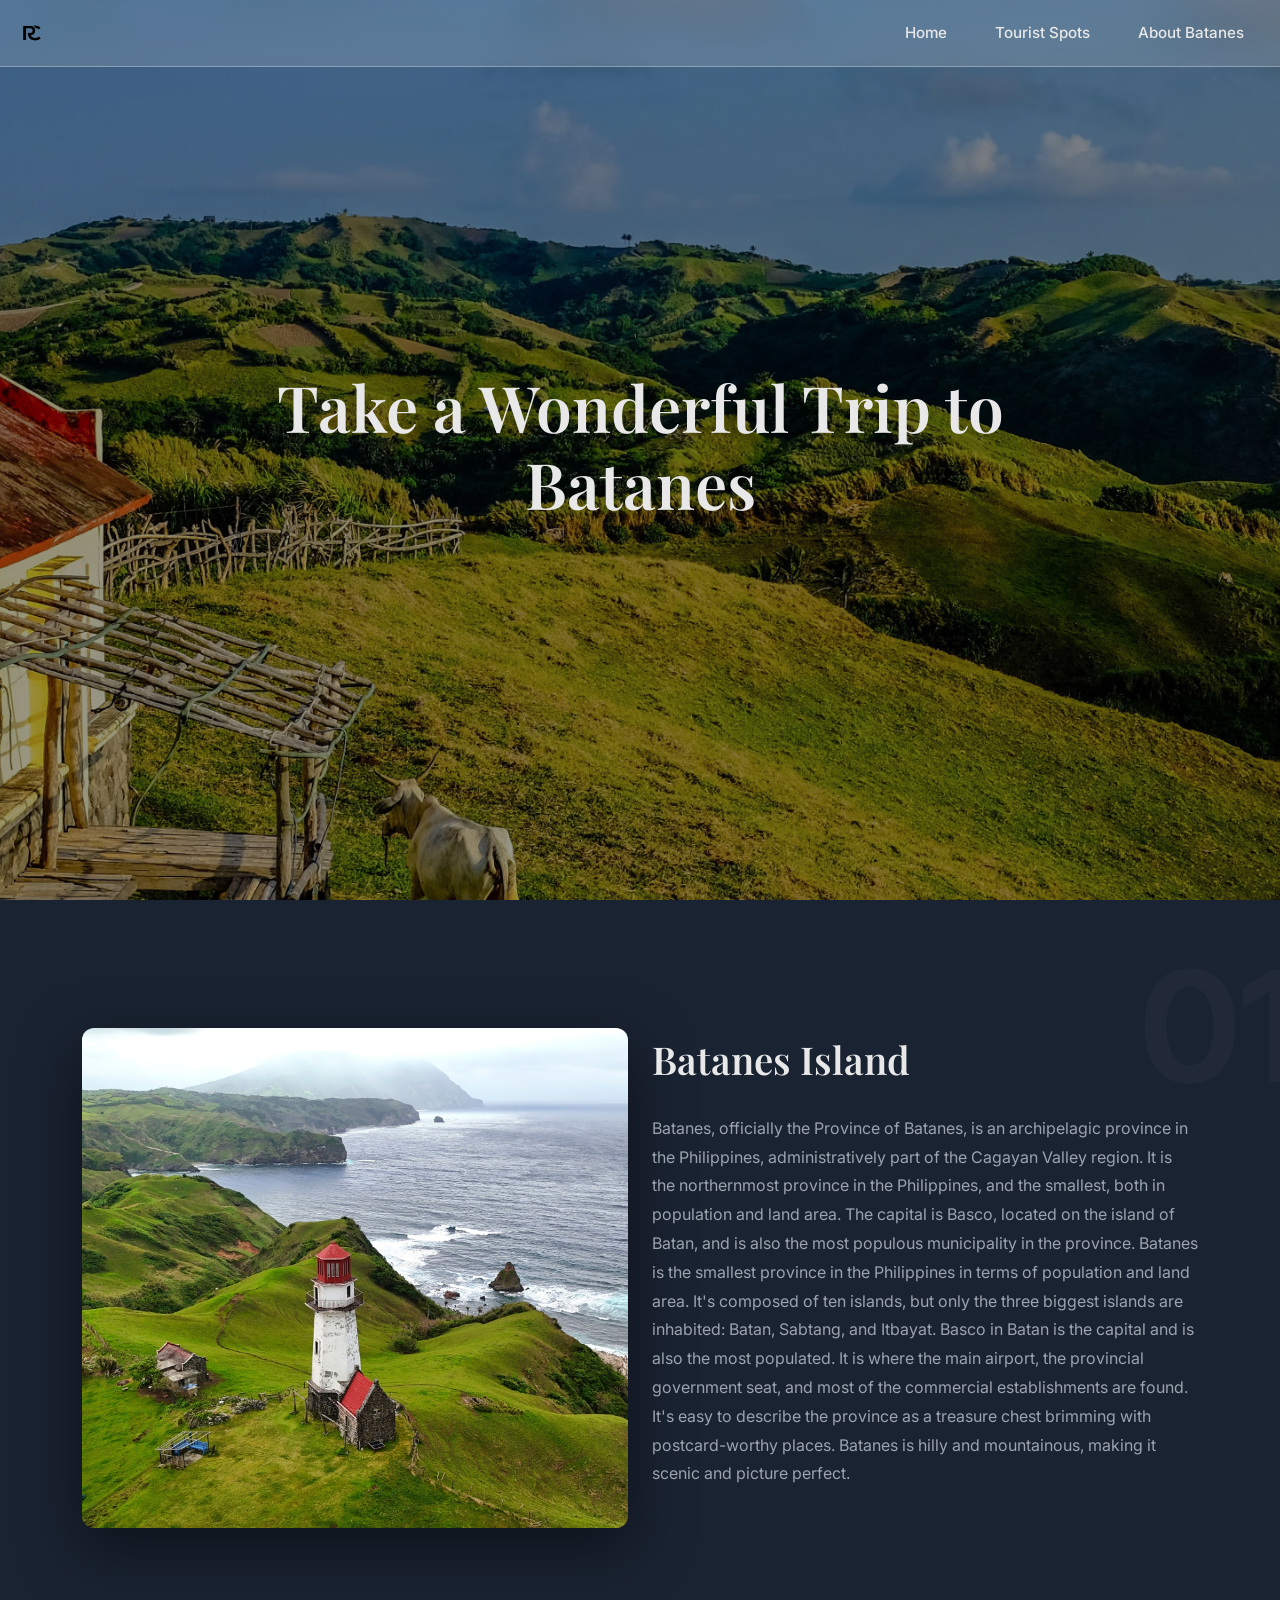
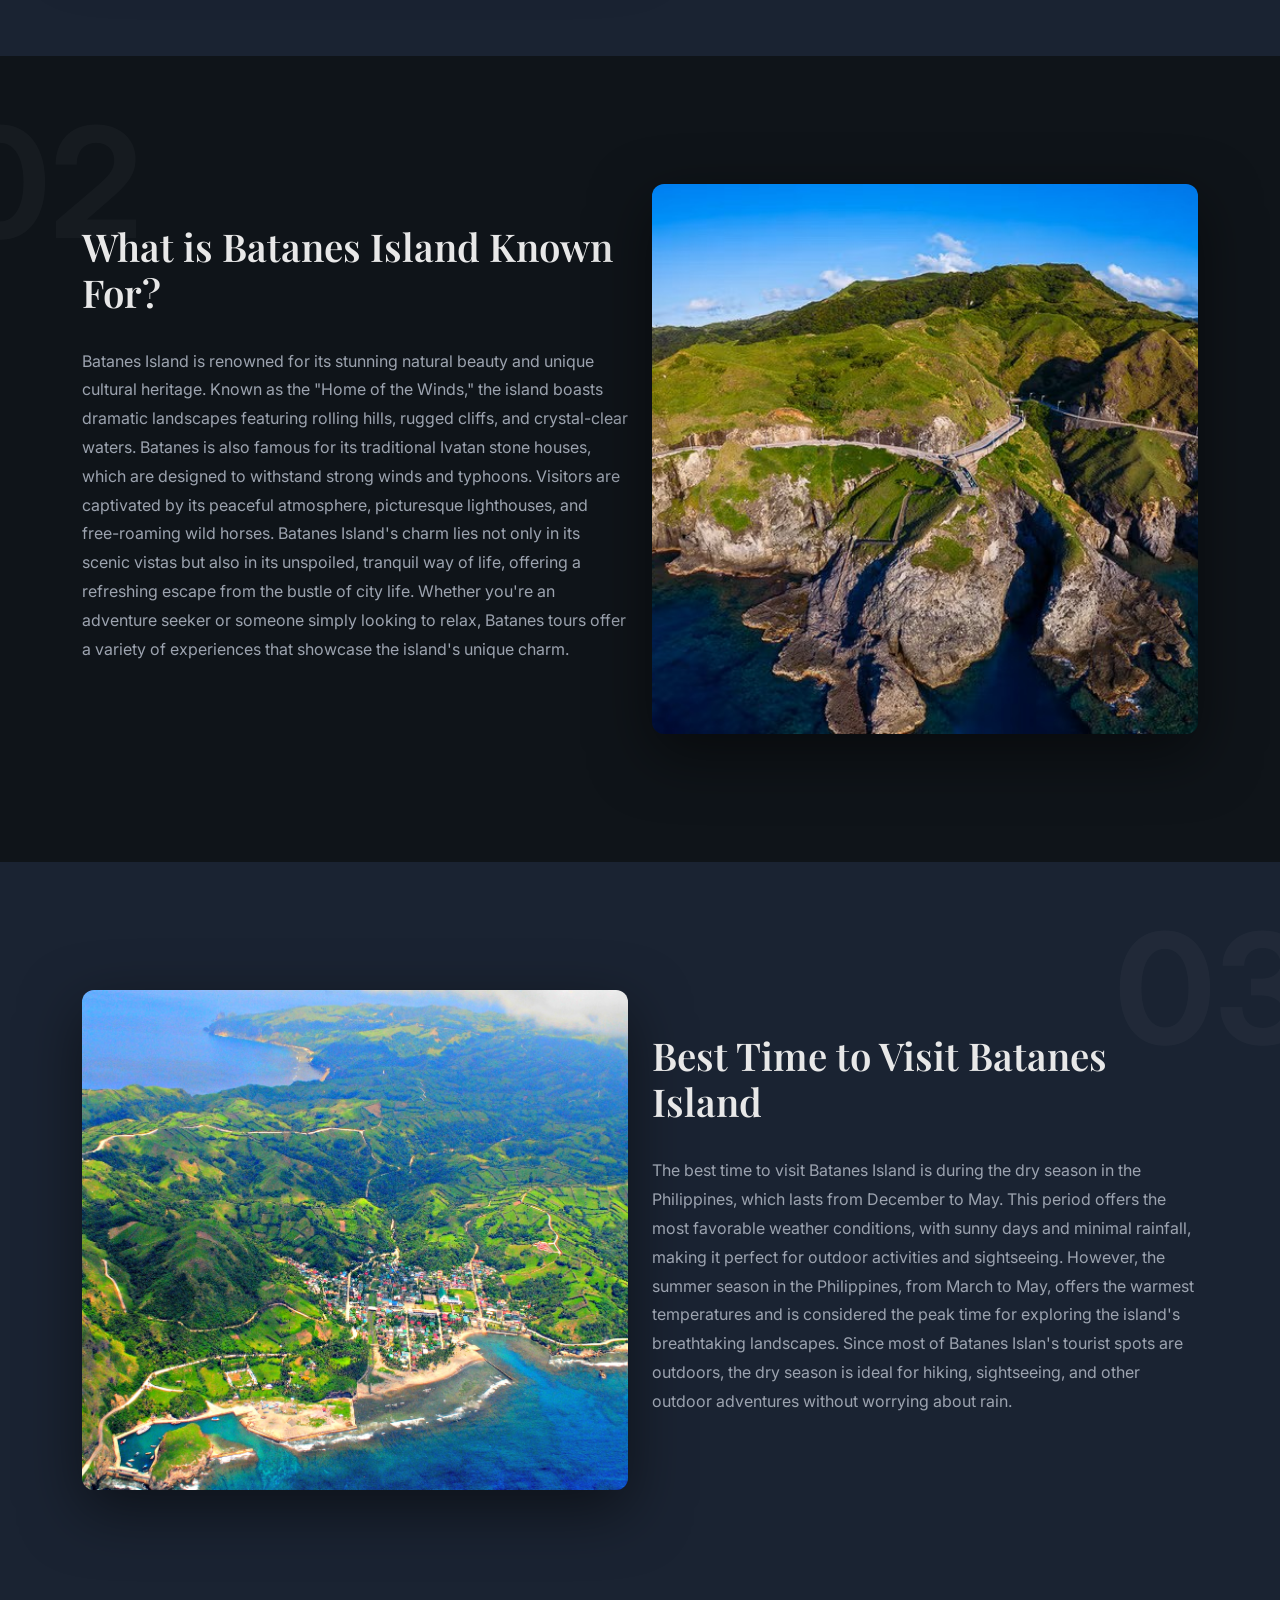
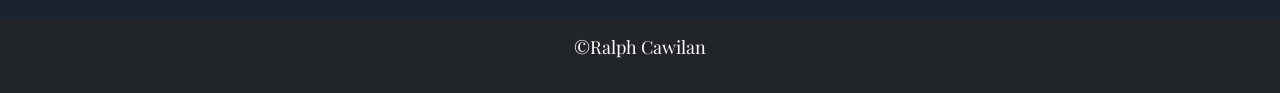
==== commit 50b66c50: "Remove some inline style and update css" ====
--- a/index.html
+++ b/index.html
@@ -35,16 +35,13 @@
         </div>
     </section>
 
-    <section class="content-section" id="about"
-        style="padding: 8rem 0; background-color: var(--dark-bg); position: relative;">
+    <section class="content-section" id="about" style="background-color: var(--dark-bg);">
         <div class="container">
             <div class="row align-items-center">
                 <div class="col-lg-6 order-lg-2">
                     <div class="section-number" style="top: 50px; right: -20px;">01</div>
-                    <h2 class="section-title"
-                        style="font-size: 3rem; font-weight: 600; margin-bottom: 2rem; position: relative; z-index: 2;">
-                        Batanes Island</h2>
-                    <p class="section-text" style="color: var(--text-muted); line-height: 1.8; margin-bottom: 2rem;">
+                    <h2 class="section-title">Batanes Island</h2>
+                    <p class="section-text">
                         Batanes, officially the Province of Batanes, is an archipelagic province in the Philippines,
                         administratively part of the Cagayan Valley region. It is the northernmost province in the
                         Philippines, and the smallest, both in population and land area. The capital is Basco, located
@@ -59,8 +56,7 @@
                     </p>
                 </div>
                 <div class="col-lg-6 order-lg-1 mb-5 mb-lg-0">
-                    <div class="image-card"
-                        style="height: 500px; border-radius: 12px; overflow: hidden; box-shadow: 0 20px 60px rgba(0,0,0,0.5); transition: transform 0.3s;">
+                    <div class="image-card">
                         <img src="images/Lighthouse.jpg" alt="Lighthouse">
                     </div>
                 </div>
@@ -68,16 +64,13 @@
         </div>
     </section>
 
-    <section class="content-section" style="background-color: var(--darker-bg); padding: 8rem 0; position: relative;"
-        id="tours">
+    <section class="content-section" id="tours" style="background-color: var(--darker-bg);">
         <div class="container">
             <div class="row align-items-center">
                 <div class="col-lg-6">
                     <div class="section-number" style="top: 50px; left: -50px;">02</div>
-                    <h2 class="section-title"
-                        style="font-size: 3rem; font-weight: 600; margin-bottom: 2rem; position: relative; z-index: 2;">
-                        What is Batanes Island Known For?</h2>
-                    <p class="section-text" style="color: var(--text-muted); line-height: 1.8; margin-bottom: 2rem;">
+                    <h2 class="section-title">What is Batanes Island Known For?</h2>
+                    <p class="section-text">
                         Batanes Island is renowned for its stunning natural beauty and unique cultural heritage. Known
                         as the "Home of the Winds," the island boasts dramatic landscapes featuring rolling hills,
                         rugged cliffs, and crystal-clear waters. Batanes is also famous for its traditional Ivatan stone
@@ -92,8 +85,7 @@
                     </p>
                 </div>
                 <div class="col-lg-6 mb-5 mb-lg-0">
-                    <div class="image-card"
-                        style="height: 550px; border-radius: 12px; overflow: hidden; box-shadow: 0 20px 60px rgba(0,0,0,0.5); transition: transform 0.3s;">
+                    <div class="image-card" style="height: 550px;">
                         <img src="images/Batanes.jpg" alt="Batanes">
                     </div>
                 </div>
@@ -101,16 +93,13 @@
         </div>
     </section>
 
-    <section class="content-section" id="blog"
-        style="padding: 8rem 0; background-color: var(--dark-bg); position: relative;">
+    <section class="content-section" id="blog" style="background-color: var(--dark-bg);">
         <div class="container">
             <div class="row align-items-center">
                 <div class="col-lg-6 order-lg-2">
                     <div class="section-number" style="top: 50px; right: -30px;">03</div>
-                    <h2 class="section-title"
-                        style="font-size: 3rem; font-weight: 600; margin-bottom: 2rem; position: relative; z-index: 2;">
-                        Best Time to Visit Batanes Island</h2>
-                    <p class="section-text" style="color: var(--text-muted); line-height: 1.8; margin-bottom: 2rem;">
+                    <h2 class="section-title">Best Time to Visit Batanes Island</h2>
+                    <p class="section-text">
                         The best time to visit Batanes Island is during the dry season in the Philippines, which lasts
                         from December to May. This period offers the most favorable weather conditions, with sunny days
                         and minimal rainfall, making it perfect for outdoor activities and sightseeing.
@@ -123,8 +112,7 @@
                     </p>
                 </div>
                 <div class="col-lg-6 order-lg-1 mb-5 mb-lg-0">
-                    <div class="image-card"
-                        style="height: 500px; border-radius: 12px; overflow: hidden; box-shadow: 0 20px 60px rgba(0,0,0,0.5); transition: transform 0.3s;">
+                    <div class="image-card">
                         <img src="images/BatanesIsland.jpg" alt="BatanesIsland">
                     </div>
                 </div>
--- a/style.css
+++ b/style.css
@@ -55,7 +55,8 @@
   height: 60vh;
 }
 
-.hero-title {
+.hero-title,
+.spots-hero h1 {
   font-size: clamp(2rem, 5vw, 4rem);
   font-weight: 600;
   line-height: 1.2;
@@ -65,12 +66,7 @@
 }
 
 .spots-hero h1 {
-  font-size: clamp(2rem, 5vw, 4rem);
   font-weight: 700;
-  line-height: 1.2;
-  text-align: center;
-  max-width: 800px;
-  padding: 0 2rem;
 }
 
 .content-section {
@@ -177,12 +173,6 @@
   font-size: 0.95rem;
 }
 
-.footer {
-  padding: 4rem 0 2rem;
-  border-top: 1px solid rgba(255, 255, 255, 0.1);
-  text-align: center;
-}
-
 .footer-credit {
   font-family: 'Playfair Display', serif;
   font-size: 18px;
@@ -194,11 +184,11 @@
     padding: 4rem 0;
   }
 
-  .section-number {
-    font-size: clamp(2rem, 8vw, 6rem);
-  }
-
   .spot-content {
     padding: 1.5rem;
   }
+
+  .section-number {
+    font-size: clamp(3rem, 10vw, 8rem);
+  }
 }
